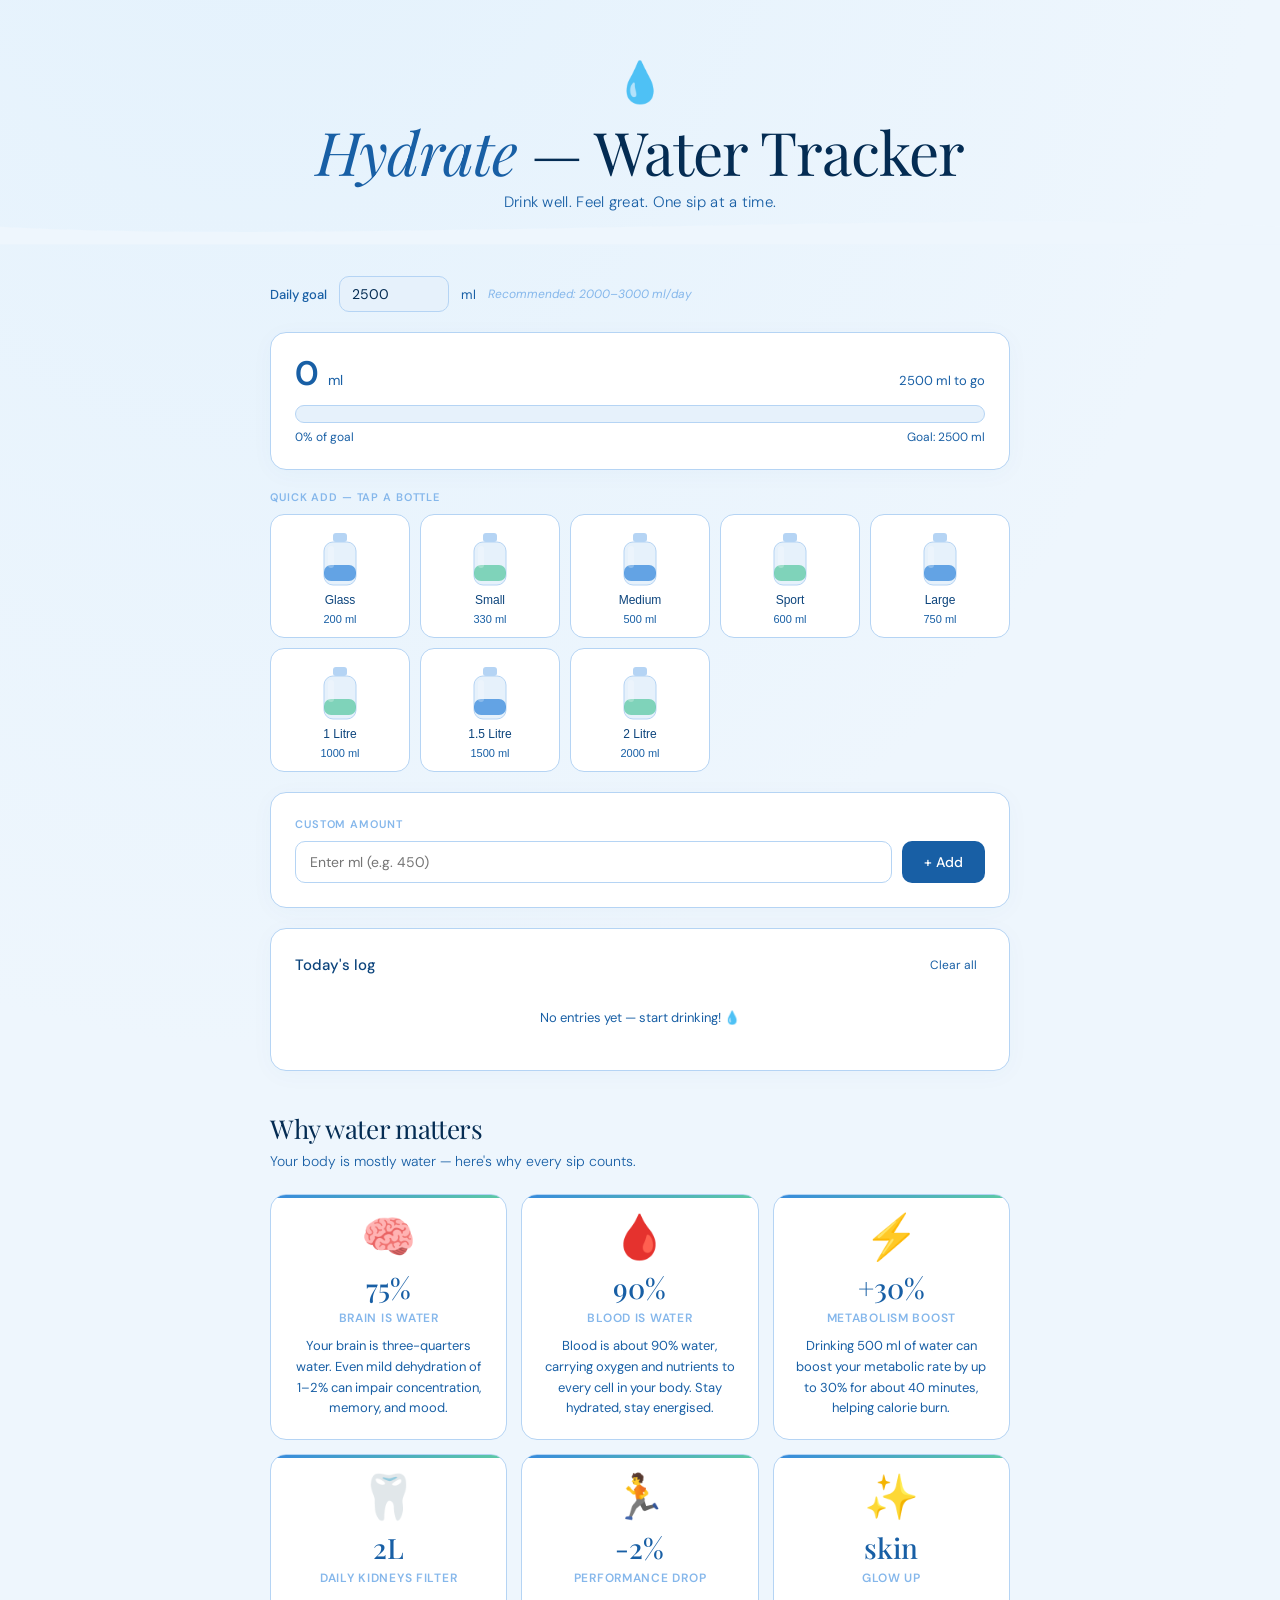
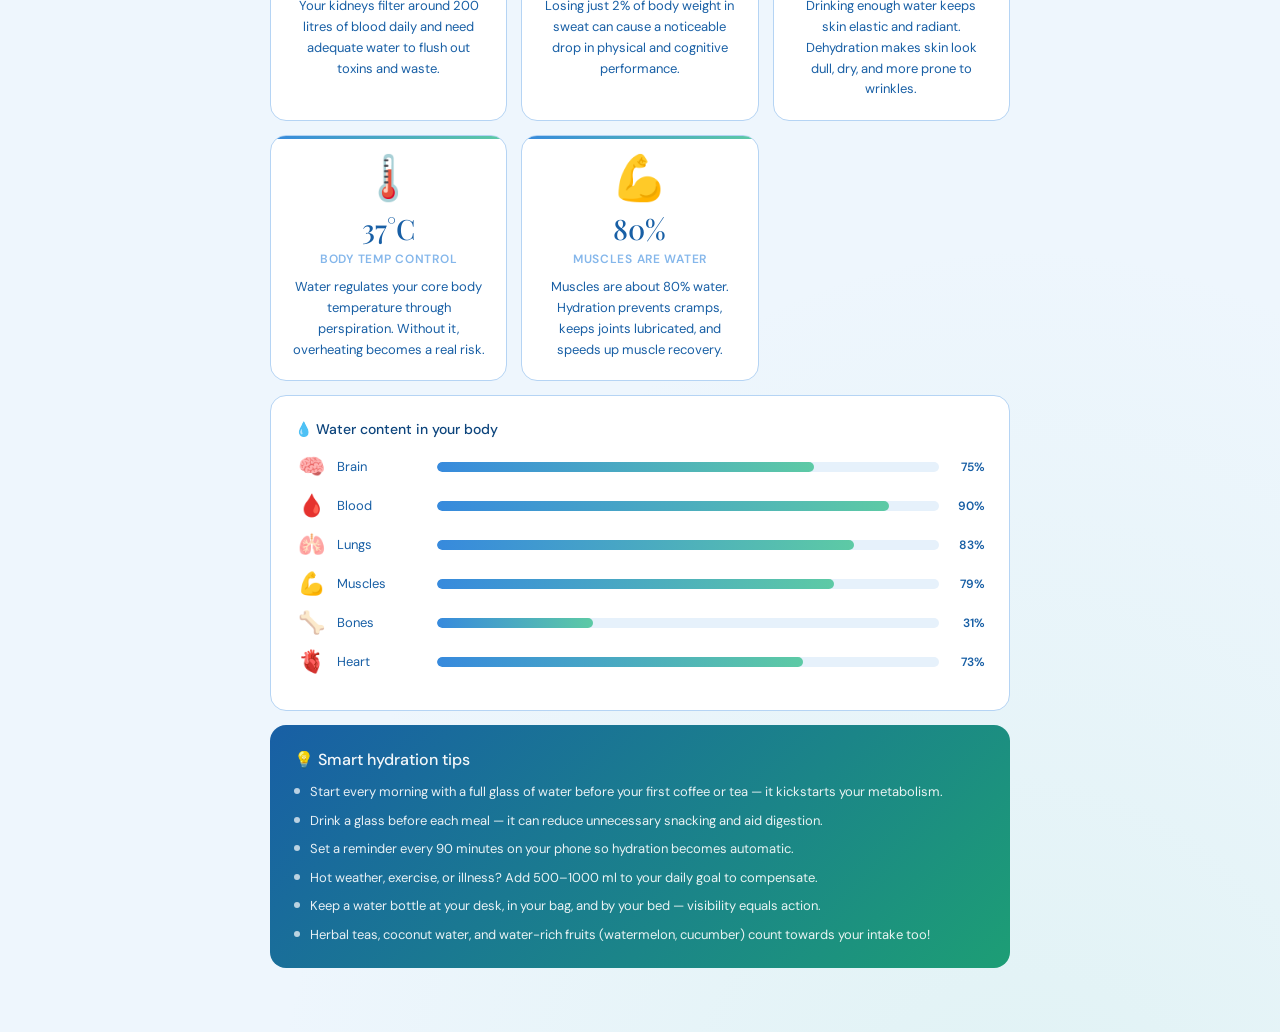
==== index.html @ ec3c7307 "Initial commit via Netlify" ====
<!DOCTYPE html>
<html lang="en">
<head>
<meta charset="UTF-8" />
<meta name="viewport" content="width=device-width, initial-scale=1.0" />
<title>Hydrate — Water Intake Tracker</title>
<link href="https://fonts.googleapis.com/css2?family=DM+Sans:ital,wght@0,300;0,400;0,500;0,600;1,300&family=Playfair+Display:ital,wght@0,400;0,500;1,400&display=swap" rel="stylesheet" />
<style>
  *, *::before, *::after { box-sizing: border-box; margin: 0; padding: 0; }

  :root {
    --b50: #E6F1FB; --b100: #B5D4F4; --b200: #85B7EB;
    --b400: #378ADD; --b600: #185FA5; --b800: #0C447C; --b900: #042C53;
    --t50: #E1F5EE; --t100: #9FE1CB; --t200: #5DCAA5; --t400: #1D9E75; --t600: #0F6E56;
    --bg: #EEF6FD; --card: #ffffff;
    --text: #042C53; --muted: #185FA5; --border: #B5D4F4;
    --radius: 16px; --radius-sm: 10px;
  }

  html { scroll-behavior: smooth; }

  body {
    font-family: 'DM Sans', sans-serif;
    background: var(--bg);
    color: var(--text);
    min-height: 100vh;
    background-image:
      radial-gradient(ellipse 80% 50% at 20% -10%, #cde8fb55, transparent),
      radial-gradient(ellipse 60% 40% at 80% 110%, #9FE1CB33, transparent);
  }

  /* ── HEADER ── */
  header {
    text-align: center;
    padding: 3.5rem 1rem 2rem;
    position: relative;
  }
  .header-wave {
    position: absolute; bottom: -1px; left: 0; width: 100%; overflow: hidden; line-height: 0;
  }
  .header-wave svg { display: block; width: 100%; }
  .site-title {
    font-family: 'Playfair Display', serif;
    font-size: clamp(38px, 7vw, 60px);
    font-weight: 400;
    color: var(--b900);
    letter-spacing: -1px;
    line-height: 1.1;
  }
  .site-title em { font-style: italic; color: var(--b600); }
  .site-sub {
    font-size: 15px; color: var(--muted); margin-top: 8px;
    font-weight: 300; letter-spacing: 0.02em;
  }
  .drop-icon {
    font-size: 40px; display: block; margin-bottom: 10px;
    animation: bob 3s ease-in-out infinite;
  }
  @keyframes bob { 0%,100%{transform:translateY(0)} 50%{transform:translateY(-8px)} }

  /* ── LAYOUT ── */
  .container { max-width: 780px; margin: 0 auto; padding: 2rem 1.25rem 4rem; }

  /* ── CARDS ── */
  .card {
    background: var(--card);
    border: 0.5px solid var(--border);
    border-radius: var(--radius);
    padding: 1.5rem;
    margin-bottom: 1.25rem;
    box-shadow: 0 4px 24px #185FA508;
  }

  /* ── GOAL SETTING ── */
  .goal-row {
    display: flex; align-items: center; gap: 12px; flex-wrap: wrap; margin-bottom: 1.25rem;
  }
  .goal-row label { font-size: 13px; color: var(--muted); white-space: nowrap; font-weight: 500; }
  .goal-row input {
    width: 110px; padding: 8px 12px;
    border: 0.5px solid var(--border); border-radius: var(--radius-sm);
    font-size: 14px; font-family: 'DM Sans', sans-serif;
    color: var(--text); background: var(--b50); outline: none;
    transition: border-color 0.15s;
  }
  .goal-row input:focus { border-color: var(--b400); }
  .goal-row .hint { font-size: 12px; color: var(--b200); font-style: italic; }

  /* ── PROGRESS ── */
  .progress-header {
    display: flex; justify-content: space-between; align-items: baseline; margin-bottom: 14px;
  }
  .big-num { font-size: 34px; font-weight: 600; color: var(--b600); line-height: 1; }
  .big-num span { font-size: 14px; font-weight: 400; color: var(--muted); margin-left: 2px; }
  .remaining { font-size: 13px; color: var(--muted); }
  .track-bar {
    height: 18px; border-radius: 99px;
    background: var(--b50); border: 0.5px solid var(--border); overflow: hidden;
  }
  .track-fill {
    height: 100%; border-radius: 99px;
    background: linear-gradient(90deg, var(--b400), #5DCAA5);
    transition: width 0.6s cubic-bezier(.4,0,.2,1);
    position: relative;
  }
  .track-fill::after {
    content: ''; position: absolute; top: 3px; left: 8px; right: 8px; height: 4px;
    border-radius: 99px; background: rgba(255,255,255,0.4);
  }
  .pct-row {
    display: flex; justify-content: space-between;
    font-size: 12px; color: var(--muted); margin-top: 6px;
  }

  /* ── CONGRATS ── */
  .congrats {
    background: var(--t50); border: 0.5px solid var(--t200); border-radius: 12px;
    padding: 14px 18px; font-size: 14px; color: var(--t600);
    margin-bottom: 1.25rem; display: none; text-align: center; font-weight: 500;
    animation: fadeIn 0.4s ease;
  }

  /* ── SECTION LABEL ── */
  .section-label {
    font-size: 11px; font-weight: 600; color: var(--b200);
    letter-spacing: 0.08em; text-transform: uppercase; margin-bottom: 10px;
  }

  /* ── BOTTLES ── */
  .bottles-grid {
    display: grid; grid-template-columns: repeat(auto-fill, minmax(120px, 1fr)); gap: 10px;
    margin-bottom: 1.25rem;
  }
  .bottle-btn {
    background: var(--card); border: 0.5px solid var(--border); border-radius: 14px;
    padding: 16px 10px 12px; cursor: pointer;
    transition: transform 0.15s, border-color 0.15s, background 0.15s, box-shadow 0.15s;
    display: flex; flex-direction: column; align-items: center; gap: 6px;
  }
  .bottle-btn:hover {
    border-color: var(--b400); background: var(--b50);
    transform: translateY(-3px); box-shadow: 0 6px 18px #378ADD1A;
  }
  .bottle-btn:active { transform: scale(0.96); }
  .bottle-svg-wrap { width: 40px; height: 56px; }
  .bottle-name { font-size: 12px; font-weight: 500; color: var(--b800); }
  .bottle-ml-label { font-size: 11px; color: var(--muted); }

  /* ── CUSTOM ADD ── */
  .custom-add { display: flex; gap: 10px; }
  .custom-add input {
    flex: 1; padding: 11px 14px;
    border: 0.5px solid var(--border); border-radius: var(--radius-sm);
    font-size: 14px; font-family: 'DM Sans', sans-serif;
    color: var(--text); background: var(--card); outline: none;
    transition: border-color 0.15s;
  }
  .custom-add input:focus { border-color: var(--b400); }
  .add-btn {
    padding: 11px 22px; background: var(--b600); color: #fff;
    border: none; border-radius: var(--radius-sm); font-size: 14px; font-weight: 500;
    cursor: pointer; font-family: 'DM Sans', sans-serif; transition: background 0.15s;
    white-space: nowrap;
  }
  .add-btn:hover { background: var(--b800); }

  /* ── LOG ── */
  .log-header { display: flex; justify-content: space-between; align-items: center; margin-bottom: 12px; }
  .log-title { font-size: 15px; font-weight: 500; color: var(--b800); }
  .clear-btn {
    font-size: 12px; color: var(--muted); cursor: pointer; background: none;
    border: none; font-family: 'DM Sans', sans-serif; padding: 4px 8px;
    border-radius: 6px; transition: background 0.1s;
  }
  .clear-btn:hover { background: var(--b50); color: var(--b600); }
  .log-empty { font-size: 13px; color: var(--muted); text-align: center; padding: 20px 0; }
  .log-list { display: flex; flex-direction: column; gap: 7px; max-height: 260px; overflow-y: auto; }
  .log-item {
    display: flex; justify-content: space-between; align-items: center;
    padding: 9px 12px; background: var(--b50); border-radius: 9px;
    animation: fadeIn 0.25s ease;
  }
  .log-item-left { display: flex; align-items: center; gap: 8px; }
  .log-dot { width: 8px; height: 8px; border-radius: 50%; background: var(--b400); flex-shrink: 0; }
  .log-item-ml { font-size: 14px; font-weight: 500; color: var(--b800); }
  .log-item-meta { font-size: 11px; color: var(--muted); }
  .log-item-del {
    background: none; border: none; cursor: pointer; font-size: 13px;
    color: var(--b200); padding: 2px 4px; line-height: 1; border-radius: 4px;
    transition: color 0.1s;
  }
  .log-item-del:hover { color: #E24B4A; }

  @keyframes fadeIn { from{opacity:0;transform:translateY(-5px)} to{opacity:1;transform:none} }

  /* ── FACTS SECTION ── */
  .facts-section { margin-top: 2.5rem; }
  .facts-title {
    font-family: 'Playfair Display', serif;
    font-size: 26px; font-weight: 400; color: var(--b900);
    margin-bottom: 6px; letter-spacing: -0.3px;
  }
  .facts-intro { font-size: 14px; color: var(--muted); margin-bottom: 1.5rem; font-weight: 300; }

  .facts-grid {
    display: grid; grid-template-columns: repeat(auto-fill, minmax(220px, 1fr)); gap: 14px;
  }
  .fact-card {
    background: var(--card); border: 0.5px solid var(--border);
    border-radius: var(--radius); padding: 1.25rem;
    transition: transform 0.2s, box-shadow 0.2s;
    position: relative; overflow: hidden;
  }
  .fact-card::before {
    content: ''; position: absolute; top: 0; left: 0; right: 0; height: 3px;
    background: linear-gradient(90deg, var(--b400), var(--t200));
  }
  .fact-card:hover { transform: translateY(-4px); box-shadow: 0 8px 28px #378ADD14; }
  .fact-illus {
    font-size: 44px; display: block; margin-bottom: 10px;
    line-height: 1; text-align: center;
  }
  .fact-stat {
    font-family: 'Playfair Display', serif;
    font-size: 28px; font-weight: 500; color: var(--b600);
    margin-bottom: 4px; text-align: center;
  }
  .fact-label {
    font-size: 12px; font-weight: 600; color: var(--b200);
    letter-spacing: 0.06em; text-transform: uppercase;
    text-align: center; margin-bottom: 10px;
  }
  .fact-text { font-size: 13px; color: var(--muted); line-height: 1.6; text-align: center; }

  /* ── BODY WATER VISUAL ── */
  .body-card {
    background: var(--card); border: 0.5px solid var(--border);
    border-radius: var(--radius); padding: 1.5rem; margin-top: 14px;
  }
  .body-card-title {
    font-size: 14px; font-weight: 500; color: var(--b800); margin-bottom: 14px;
  }
  .organ-row { display: flex; align-items: center; gap: 10px; margin-bottom: 10px; }
  .organ-icon { font-size: 22px; width: 32px; text-align: center; flex-shrink: 0; }
  .organ-name { font-size: 13px; color: var(--muted); width: 90px; flex-shrink: 0; }
  .organ-bar-wrap { flex: 1; height: 10px; background: var(--b50); border-radius: 99px; overflow: hidden; }
  .organ-bar { height: 100%; border-radius: 99px; background: linear-gradient(90deg, var(--b400), #5DCAA5); }
  .organ-pct { font-size: 12px; font-weight: 600; color: var(--b600); width: 36px; text-align: right; flex-shrink: 0; }

  /* ── TIPS STRIP ── */
  .tips-strip {
    background: linear-gradient(135deg, var(--b600) 0%, var(--t400) 100%);
    border-radius: var(--radius); padding: 1.5rem; margin-top: 14px; color: #fff;
  }
  .tips-strip h3 { font-size: 16px; font-weight: 500; margin-bottom: 12px; opacity: 0.95; }
  .tips-list { display: flex; flex-direction: column; gap: 9px; }
  .tip-item { display: flex; gap: 10px; align-items: flex-start; }
  .tip-dot { width: 6px; height: 6px; border-radius: 50%; background: rgba(255,255,255,0.7); flex-shrink: 0; margin-top: 6px; }
  .tip-text { font-size: 13px; opacity: 0.9; line-height: 1.5; }

  /* ── SCROLL BAR ── */
  ::-webkit-scrollbar { width: 4px; }
  ::-webkit-scrollbar-track { background: transparent; }
  ::-webkit-scrollbar-thumb { background: var(--border); border-radius: 99px; }
</style>
</head>
<body>

<header>
  <span class="drop-icon">💧</span>
  <h1 class="site-title"><em>Hydrate</em> — Water Tracker</h1>
  <p class="site-sub">Drink well. Feel great. One sip at a time.</p>
  <div class="header-wave">
    <svg viewBox="0 0 1440 40" preserveAspectRatio="none" xmlns="http://www.w3.org/2000/svg">
      <path d="M0,20 C360,40 1080,0 1440,20 L1440,40 L0,40 Z" fill="#EEF6FD"/>
    </svg>
  </div>
</header>

<div class="container">

  <!-- GOAL SETTING -->
  <div class="goal-row">
    <label for="goalInput">Daily goal</label>
    <input type="number" id="goalInput" value="2500" min="500" max="6000" step="50" />
    <span style="font-size:13px;color:var(--muted)">ml</span>
    <span class="hint">Recommended: 2000–3000 ml/day</span>
  </div>

  <!-- PROGRESS -->
  <div class="card">
    <div class="progress-header">
      <div class="big-num" id="intakeDisplay">0 <span>ml</span></div>
      <div class="remaining" id="remaining">2500 ml to go</div>
    </div>
    <div class="track-bar">
      <div class="track-fill" id="trackFill" style="width:0%"></div>
    </div>
    <div class="pct-row">
      <span id="pctLabel">0% of goal</span>
      <span id="goalLabel">Goal: 2500 ml</span>
    </div>
  </div>

  <div class="congrats" id="congrats">🎉 You hit your goal today! Your body thanks you.</div>

  <!-- BOTTLE QUICK ADD -->
  <div class="section-label">Quick add — tap a bottle</div>
  <div class="bottles-grid" id="bottlesGrid"></div>

  <!-- CUSTOM ADD -->
  <div class="card">
    <div class="section-label" style="margin-bottom:10px">Custom amount</div>
    <div class="custom-add">
      <input type="number" id="customMl" placeholder="Enter ml (e.g. 450)" min="10" max="3000" />
      <button class="add-btn" onclick="addCustom()">+ Add</button>
    </div>
  </div>

  <!-- LOG -->
  <div class="card">
    <div class="log-header">
      <span class="log-title">Today's log</span>
      <button class="clear-btn" onclick="clearAll()">Clear all</button>
    </div>
    <div id="logList"><div class="log-empty">No entries yet — start drinking! 💧</div></div>
  </div>

  <!-- ─── FACTS SECTION ─── -->
  <div class="facts-section">
    <h2 class="facts-title">Why water matters</h2>
    <p class="facts-intro">Your body is mostly water — here's why every sip counts.</p>

    <div class="facts-grid">

      <div class="fact-card">
        <span class="fact-illus">🧠</span>
        <div class="fact-stat">75%</div>
        <div class="fact-label">Brain is water</div>
        <div class="fact-text">Your brain is three-quarters water. Even mild dehydration of 1–2% can impair concentration, memory, and mood.</div>
      </div>

      <div class="fact-card">
        <span class="fact-illus">🩸</span>
        <div class="fact-stat">90%</div>
        <div class="fact-label">Blood is water</div>
        <div class="fact-text">Blood is about 90% water, carrying oxygen and nutrients to every cell in your body. Stay hydrated, stay energised.</div>
      </div>

      <div class="fact-card">
        <span class="fact-illus">⚡</span>
        <div class="fact-stat">+30%</div>
        <div class="fact-label">Metabolism boost</div>
        <div class="fact-text">Drinking 500 ml of water can boost your metabolic rate by up to 30% for about 40 minutes, helping calorie burn.</div>
      </div>

      <div class="fact-card">
        <span class="fact-illus">🦷</span>
        <div class="fact-stat">2L</div>
        <div class="fact-label">Daily kidneys filter</div>
        <div class="fact-text">Your kidneys filter around 200 litres of blood daily and need adequate water to flush out toxins and waste.</div>
      </div>

      <div class="fact-card">
        <span class="fact-illus">🏃</span>
        <div class="fact-stat">-2%</div>
        <div class="fact-label">Performance drop</div>
        <div class="fact-text">Losing just 2% of body weight in sweat can cause a noticeable drop in physical and cognitive performance.</div>
      </div>

      <div class="fact-card">
        <span class="fact-illus">✨</span>
        <div class="fact-stat">skin</div>
        <div class="fact-label">Glow up</div>
        <div class="fact-text">Drinking enough water keeps skin elastic and radiant. Dehydration makes skin look dull, dry, and more prone to wrinkles.</div>
      </div>

      <div class="fact-card">
        <span class="fact-illus">🌡️</span>
        <div class="fact-stat">37°C</div>
        <div class="fact-label">Body temp control</div>
        <div class="fact-text">Water regulates your core body temperature through perspiration. Without it, overheating becomes a real risk.</div>
      </div>

      <div class="fact-card">
        <span class="fact-illus">💪</span>
        <div class="fact-stat">80%</div>
        <div class="fact-label">Muscles are water</div>
        <div class="fact-text">Muscles are about 80% water. Hydration prevents cramps, keeps joints lubricated, and speeds up muscle recovery.</div>
      </div>

    </div>

    <!-- BODY WATER BREAKDOWN -->
    <div class="body-card">
      <div class="body-card-title">💧 Water content in your body</div>

      <div class="organ-row">
        <span class="organ-icon">🧠</span>
        <span class="organ-name">Brain</span>
        <div class="organ-bar-wrap"><div class="organ-bar" style="width:75%"></div></div>
        <span class="organ-pct">75%</span>
      </div>
      <div class="organ-row">
        <span class="organ-icon">🩸</span>
        <span class="organ-name">Blood</span>
        <div class="organ-bar-wrap"><div class="organ-bar" style="width:90%"></div></div>
        <span class="organ-pct">90%</span>
      </div>
      <div class="organ-row">
        <span class="organ-icon">🫁</span>
        <span class="organ-name">Lungs</span>
        <div class="organ-bar-wrap"><div class="organ-bar" style="width:83%"></div></div>
        <span class="organ-pct">83%</span>
      </div>
      <div class="organ-row">
        <span class="organ-icon">💪</span>
        <span class="organ-name">Muscles</span>
        <div class="organ-bar-wrap"><div class="organ-bar" style="width:79%"></div></div>
        <span class="organ-pct">79%</span>
      </div>
      <div class="organ-row">
        <span class="organ-icon">🦴</span>
        <span class="organ-name">Bones</span>
        <div class="organ-bar-wrap"><div class="organ-bar" style="width:31%"></div></div>
        <span class="organ-pct">31%</span>
      </div>
      <div class="organ-row">
        <span class="organ-icon">🫀</span>
        <span class="organ-name">Heart</span>
        <div class="organ-bar-wrap"><div class="organ-bar" style="width:73%"></div></div>
        <span class="organ-pct">73%</span>
      </div>
    </div>

    <!-- TIPS STRIP -->
    <div class="tips-strip">
      <h3>💡 Smart hydration tips</h3>
      <div class="tips-list">
        <div class="tip-item"><div class="tip-dot"></div><div class="tip-text">Start every morning with a full glass of water before your first coffee or tea — it kickstarts your metabolism.</div></div>
        <div class="tip-item"><div class="tip-dot"></div><div class="tip-text">Drink a glass before each meal — it can reduce unnecessary snacking and aid digestion.</div></div>
        <div class="tip-item"><div class="tip-dot"></div><div class="tip-text">Set a reminder every 90 minutes on your phone so hydration becomes automatic.</div></div>
        <div class="tip-item"><div class="tip-dot"></div><div class="tip-text">Hot weather, exercise, or illness? Add 500–1000 ml to your daily goal to compensate.</div></div>
        <div class="tip-item"><div class="tip-dot"></div><div class="tip-text">Keep a water bottle at your desk, in your bag, and by your bed — visibility equals action.</div></div>
        <div class="tip-item"><div class="tip-dot"></div><div class="tip-text">Herbal teas, coconut water, and water-rich fruits (watermelon, cucumber) count towards your intake too!</div></div>
      </div>
    </div>

  </div><!-- /facts-section -->

</div><!-- /container -->

<script>
  const bottles = [
    { label: 'Glass',      ml: 200,  fill: '#378ADD' },
    { label: 'Small',      ml: 330,  fill: '#5DCAA5' },
    { label: 'Medium',     ml: 500,  fill: '#378ADD' },
    { label: 'Sport',      ml: 600,  fill: '#5DCAA5' },
    { label: 'Large',      ml: 750,  fill: '#378ADD' },
    { label: '1 Litre',    ml: 1000, fill: '#5DCAA5' },
    { label: '1.5 Litre',  ml: 1500, fill: '#378ADD' },
    { label: '2 Litre',    ml: 2000, fill: '#5DCAA5' },
  ];

  let entries = [];
  let goal = 2500;

  function bottleSVG(fill, pct) {
    const totalH = 36;
    const filled = Math.round(totalH * Math.min(1, pct));
    const yFill = 14 + totalH - filled;
    const uid = fill.replace('#', '') + Math.random().toString(36).slice(2,6);
    return `<svg width="40" height="58" viewBox="0 0 40 58" fill="none" xmlns="http://www.w3.org/2000/svg">
      <rect x="13" y="2" width="14" height="9" rx="3" fill="#B5D4F4"/>
      <rect x="4" y="11" width="32" height="43" rx="9" fill="#E6F1FB" stroke="#B5D4F4" stroke-width="1"/>
      <clipPath id="c${uid}"><rect x="4" y="${yFill}" width="32" height="${filled}" rx="7"/></clipPath>
      <rect x="4" y="11" width="32" height="43" rx="9" fill="${fill}" opacity="0.75" clip-path="url(#c${uid})"/>
      <rect x="8" y="15" width="6" height="22" rx="3" fill="rgba(255,255,255,0.25)"/>
    </svg>`;
  }

  function totalMl() { return entries.reduce((s, e) => s + e.ml, 0); }

  function render() {
    const tot = totalMl();
    const pct = Math.min(1, tot / goal);

    document.getElementById('intakeDisplay').innerHTML = tot + ' <span>ml</span>';
    document.getElementById('trackFill').style.width = (pct * 100) + '%';
    document.getElementById('pctLabel').textContent = Math.round(pct * 100) + '% of goal';
    document.getElementById('goalLabel').textContent = 'Goal: ' + goal + ' ml';
    const rem = Math.max(0, goal - tot);
    document.getElementById('remaining').textContent = rem > 0 ? rem + ' ml to go' : '🎯 Goal reached!';
    document.getElementById('congrats').style.display = pct >= 1 ? 'block' : 'none';

    // Render bottle grid
    const grid = document.getElementById('bottlesGrid');
    grid.innerHTML = '';
    bottles.forEach(b => {
      const btn = document.createElement('button');
      btn.className = 'bottle-btn';
      btn.innerHTML = `<div class="bottle-svg-wrap">${bottleSVG(b.fill, 0.45)}</div>
        <div class="bottle-name">${b.label}</div>
        <div class="bottle-ml-label">${b.ml} ml</div>`;
      btn.onclick = () => addEntry(b.ml, b.label);
      grid.appendChild(btn);
    });

    // Render log
    const list = document.getElementById('logList');
    if (entries.length === 0) {
      list.innerHTML = '<div class="log-empty">No entries yet — start drinking! 💧</div>';
      return;
    }
    list.innerHTML = '';
    const logDiv = document.createElement('div');
    logDiv.className = 'log-list';
    [...entries].reverse().forEach((e, ri) => {
      const i = entries.length - 1 - ri;
      const item = document.createElement('div');
      item.className = 'log-item';
      item.innerHTML = `
        <div class="log-item-left">
          <div class="log-dot"></div>
          <span class="log-item-ml">+${e.ml} ml</span>
          <span class="log-item-meta">${e.label ? e.label + ' · ' : ''}${e.time}</span>
        </div>
        <button class="log-item-del" onclick="deleteEntry(${i})" title="Remove">✕</button>`;
      logDiv.appendChild(item);
    });
    list.appendChild(logDiv);
  }

  function addEntry(ml, label) {
    const now = new Date();
    const t = now.getHours().toString().padStart(2,'0') + ':' + now.getMinutes().toString().padStart(2,'0');
    entries.push({ ml, label: label || '', time: t });
    render();
  }

  function addCustom() {
    const v = parseInt(document.getElementById('customMl').value);
    if (!v || v < 10 || v > 3000) return;
    addEntry(v, 'Custom');
    document.getElementById('customMl').value = '';
  }

  function deleteEntry(i) { entries.splice(i, 1); render(); }
  function clearAll() { entries = []; render(); }

  document.getElementById('goalInput').addEventListener('input', function () {
    const v = parseInt(this.value);
    if (v >= 500 && v <= 6000) { goal = v; render(); }
  });

  document.getElementById('customMl').addEventListener('keydown', function (e) {
    if (e.key === 'Enter') addCustom();
  });

  render();
</script>
</body>
</html>
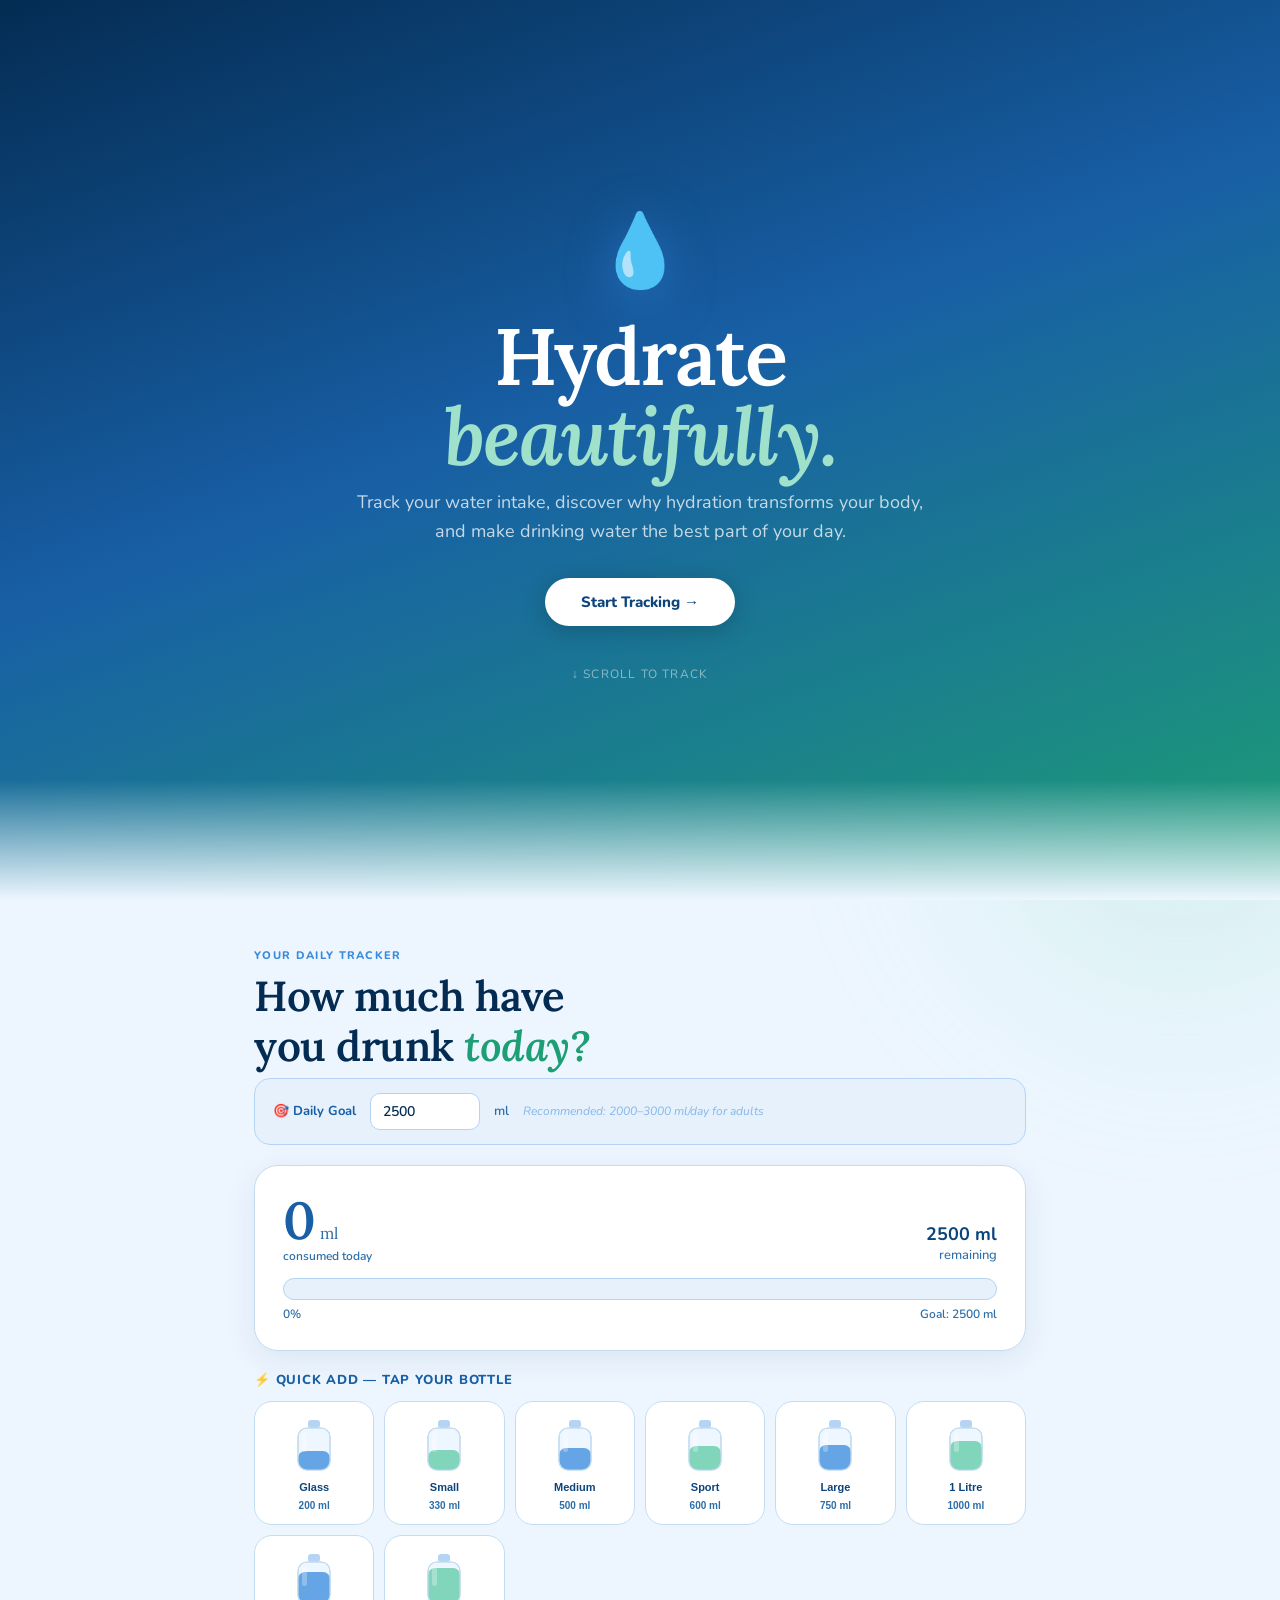
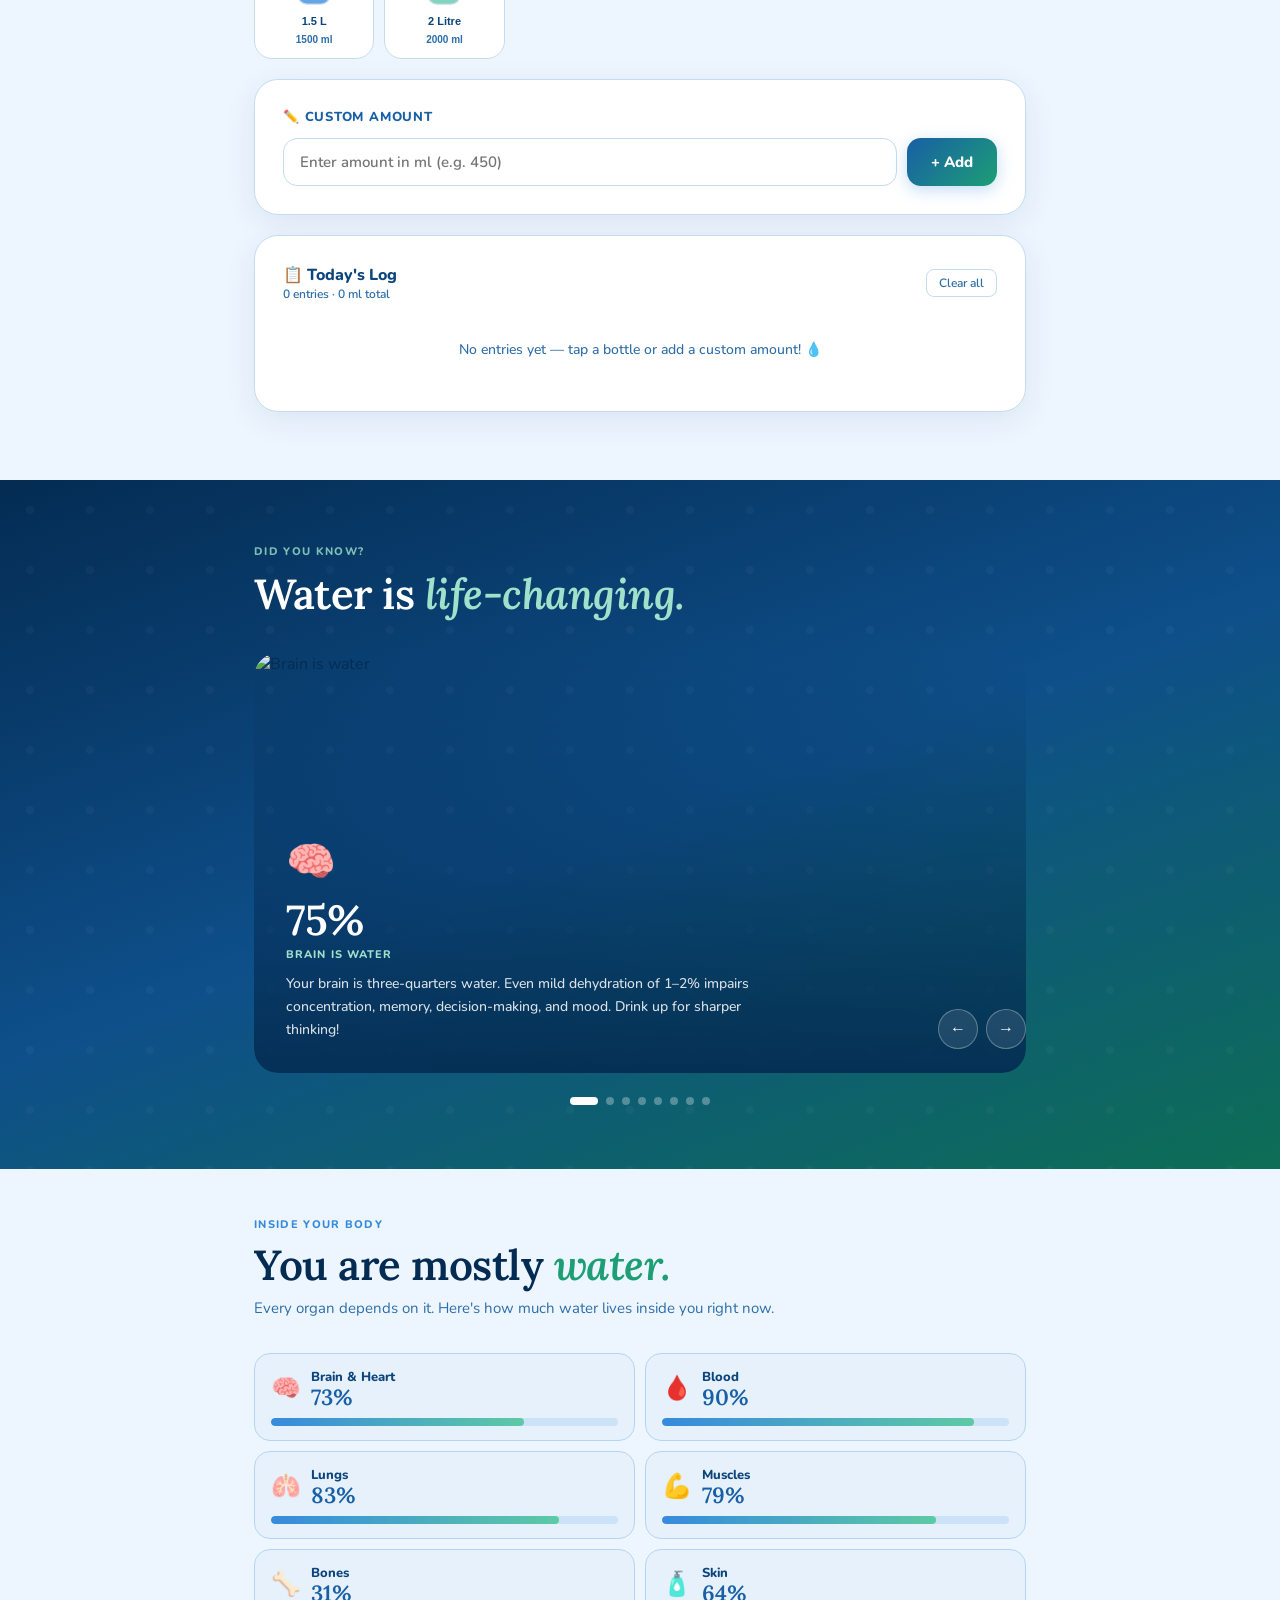
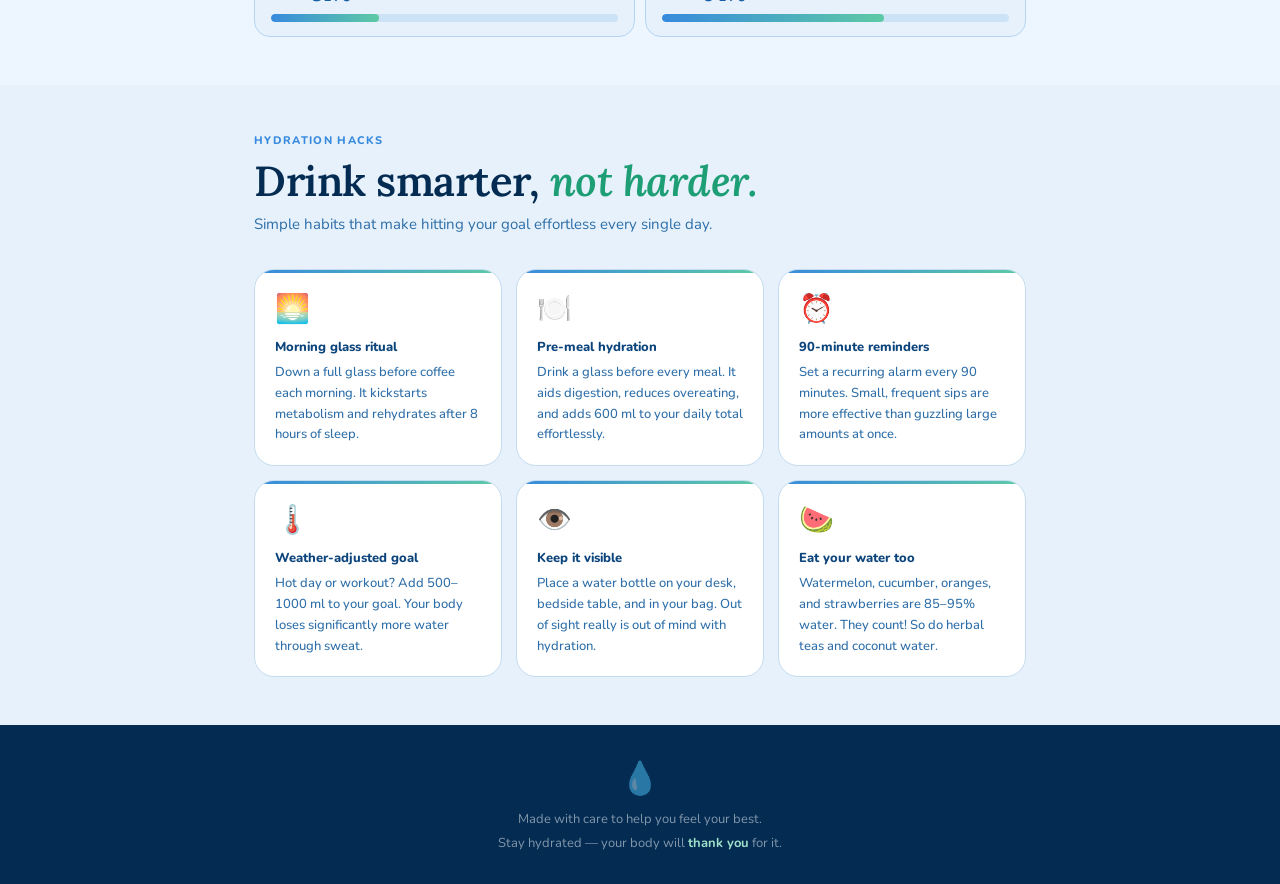
==== commit ecd37aac: "Update print statement from 'Hello' to 'Goodbye'" ====
--- a/index.html
+++ b/index.html
@@ -1,563 +1,550 @@
 <!DOCTYPE html>
 <html lang="en">
 <head>
-<meta charset="UTF-8" />
-<meta name="viewport" content="width=device-width, initial-scale=1.0" />
-<title>Hydrate — Water Intake Tracker</title>
-<link href="https://fonts.googleapis.com/css2?family=DM+Sans:ital,wght@0,300;0,400;0,500;0,600;1,300&family=Playfair+Display:ital,wght@0,400;0,500;1,400&display=swap" rel="stylesheet" />
+<meta charset="UTF-8"/>
+<meta name="viewport" content="width=device-width, initial-scale=1.0"/>
+<title>Hydrate 💧 — Your Water Tracker</title>
+<link href="https://fonts.googleapis.com/css2?family=Lora:ital,wght@0,400;0,600;1,400&family=Nunito:wght@400;500;600;700;800&display=swap" rel="stylesheet"/>
 <style>
-  *, *::before, *::after { box-sizing: border-box; margin: 0; padding: 0; }
-
-  :root {
-    --b50: #E6F1FB; --b100: #B5D4F4; --b200: #85B7EB;
-    --b400: #378ADD; --b600: #185FA5; --b800: #0C447C; --b900: #042C53;
-    --t50: #E1F5EE; --t100: #9FE1CB; --t200: #5DCAA5; --t400: #1D9E75; --t600: #0F6E56;
-    --bg: #EEF6FD; --card: #ffffff;
-    --text: #042C53; --muted: #185FA5; --border: #B5D4F4;
-    --radius: 16px; --radius-sm: 10px;
-  }
-
-  html { scroll-behavior: smooth; }
-
-  body {
-    font-family: 'DM Sans', sans-serif;
-    background: var(--bg);
-    color: var(--text);
-    min-height: 100vh;
-    background-image:
-      radial-gradient(ellipse 80% 50% at 20% -10%, #cde8fb55, transparent),
-      radial-gradient(ellipse 60% 40% at 80% 110%, #9FE1CB33, transparent);
-  }
-
-  /* ── HEADER ── */
-  header {
-    text-align: center;
-    padding: 3.5rem 1rem 2rem;
-    position: relative;
-  }
-  .header-wave {
-    position: absolute; bottom: -1px; left: 0; width: 100%; overflow: hidden; line-height: 0;
-  }
-  .header-wave svg { display: block; width: 100%; }
-  .site-title {
-    font-family: 'Playfair Display', serif;
-    font-size: clamp(38px, 7vw, 60px);
-    font-weight: 400;
-    color: var(--b900);
-    letter-spacing: -1px;
-    line-height: 1.1;
-  }
-  .site-title em { font-style: italic; color: var(--b600); }
-  .site-sub {
-    font-size: 15px; color: var(--muted); margin-top: 8px;
-    font-weight: 300; letter-spacing: 0.02em;
-  }
-  .drop-icon {
-    font-size: 40px; display: block; margin-bottom: 10px;
-    animation: bob 3s ease-in-out infinite;
-  }
-  @keyframes bob { 0%,100%{transform:translateY(0)} 50%{transform:translateY(-8px)} }
-
-  /* ── LAYOUT ── */
-  .container { max-width: 780px; margin: 0 auto; padding: 2rem 1.25rem 4rem; }
-
-  /* ── CARDS ── */
-  .card {
-    background: var(--card);
-    border: 0.5px solid var(--border);
-    border-radius: var(--radius);
-    padding: 1.5rem;
-    margin-bottom: 1.25rem;
-    box-shadow: 0 4px 24px #185FA508;
-  }
-
-  /* ── GOAL SETTING ── */
-  .goal-row {
-    display: flex; align-items: center; gap: 12px; flex-wrap: wrap; margin-bottom: 1.25rem;
-  }
-  .goal-row label { font-size: 13px; color: var(--muted); white-space: nowrap; font-weight: 500; }
-  .goal-row input {
-    width: 110px; padding: 8px 12px;
-    border: 0.5px solid var(--border); border-radius: var(--radius-sm);
-    font-size: 14px; font-family: 'DM Sans', sans-serif;
-    color: var(--text); background: var(--b50); outline: none;
-    transition: border-color 0.15s;
-  }
-  .goal-row input:focus { border-color: var(--b400); }
-  .goal-row .hint { font-size: 12px; color: var(--b200); font-style: italic; }
-
-  /* ── PROGRESS ── */
-  .progress-header {
-    display: flex; justify-content: space-between; align-items: baseline; margin-bottom: 14px;
-  }
-  .big-num { font-size: 34px; font-weight: 600; color: var(--b600); line-height: 1; }
-  .big-num span { font-size: 14px; font-weight: 400; color: var(--muted); margin-left: 2px; }
-  .remaining { font-size: 13px; color: var(--muted); }
-  .track-bar {
-    height: 18px; border-radius: 99px;
-    background: var(--b50); border: 0.5px solid var(--border); overflow: hidden;
-  }
-  .track-fill {
-    height: 100%; border-radius: 99px;
-    background: linear-gradient(90deg, var(--b400), #5DCAA5);
-    transition: width 0.6s cubic-bezier(.4,0,.2,1);
-    position: relative;
-  }
-  .track-fill::after {
-    content: ''; position: absolute; top: 3px; left: 8px; right: 8px; height: 4px;
-    border-radius: 99px; background: rgba(255,255,255,0.4);
-  }
-  .pct-row {
-    display: flex; justify-content: space-between;
-    font-size: 12px; color: var(--muted); margin-top: 6px;
-  }
-
-  /* ── CONGRATS ── */
-  .congrats {
-    background: var(--t50); border: 0.5px solid var(--t200); border-radius: 12px;
-    padding: 14px 18px; font-size: 14px; color: var(--t600);
-    margin-bottom: 1.25rem; display: none; text-align: center; font-weight: 500;
-    animation: fadeIn 0.4s ease;
-  }
-
-  /* ── SECTION LABEL ── */
-  .section-label {
-    font-size: 11px; font-weight: 600; color: var(--b200);
-    letter-spacing: 0.08em; text-transform: uppercase; margin-bottom: 10px;
-  }
-
-  /* ── BOTTLES ── */
-  .bottles-grid {
-    display: grid; grid-template-columns: repeat(auto-fill, minmax(120px, 1fr)); gap: 10px;
-    margin-bottom: 1.25rem;
-  }
-  .bottle-btn {
-    background: var(--card); border: 0.5px solid var(--border); border-radius: 14px;
-    padding: 16px 10px 12px; cursor: pointer;
-    transition: transform 0.15s, border-color 0.15s, background 0.15s, box-shadow 0.15s;
-    display: flex; flex-direction: column; align-items: center; gap: 6px;
-  }
-  .bottle-btn:hover {
-    border-color: var(--b400); background: var(--b50);
-    transform: translateY(-3px); box-shadow: 0 6px 18px #378ADD1A;
-  }
-  .bottle-btn:active { transform: scale(0.96); }
-  .bottle-svg-wrap { width: 40px; height: 56px; }
-  .bottle-name { font-size: 12px; font-weight: 500; color: var(--b800); }
-  .bottle-ml-label { font-size: 11px; color: var(--muted); }
-
-  /* ── CUSTOM ADD ── */
-  .custom-add { display: flex; gap: 10px; }
-  .custom-add input {
-    flex: 1; padding: 11px 14px;
-    border: 0.5px solid var(--border); border-radius: var(--radius-sm);
-    font-size: 14px; font-family: 'DM Sans', sans-serif;
-    color: var(--text); background: var(--card); outline: none;
-    transition: border-color 0.15s;
-  }
-  .custom-add input:focus { border-color: var(--b400); }
-  .add-btn {
-    padding: 11px 22px; background: var(--b600); color: #fff;
-    border: none; border-radius: var(--radius-sm); font-size: 14px; font-weight: 500;
-    cursor: pointer; font-family: 'DM Sans', sans-serif; transition: background 0.15s;
-    white-space: nowrap;
-  }
-  .add-btn:hover { background: var(--b800); }
-
-  /* ── LOG ── */
-  .log-header { display: flex; justify-content: space-between; align-items: center; margin-bottom: 12px; }
-  .log-title { font-size: 15px; font-weight: 500; color: var(--b800); }
-  .clear-btn {
-    font-size: 12px; color: var(--muted); cursor: pointer; background: none;
-    border: none; font-family: 'DM Sans', sans-serif; padding: 4px 8px;
-    border-radius: 6px; transition: background 0.1s;
-  }
-  .clear-btn:hover { background: var(--b50); color: var(--b600); }
-  .log-empty { font-size: 13px; color: var(--muted); text-align: center; padding: 20px 0; }
-  .log-list { display: flex; flex-direction: column; gap: 7px; max-height: 260px; overflow-y: auto; }
-  .log-item {
-    display: flex; justify-content: space-between; align-items: center;
-    padding: 9px 12px; background: var(--b50); border-radius: 9px;
-    animation: fadeIn 0.25s ease;
-  }
-  .log-item-left { display: flex; align-items: center; gap: 8px; }
-  .log-dot { width: 8px; height: 8px; border-radius: 50%; background: var(--b400); flex-shrink: 0; }
-  .log-item-ml { font-size: 14px; font-weight: 500; color: var(--b800); }
-  .log-item-meta { font-size: 11px; color: var(--muted); }
-  .log-item-del {
-    background: none; border: none; cursor: pointer; font-size: 13px;
-    color: var(--b200); padding: 2px 4px; line-height: 1; border-radius: 4px;
-    transition: color 0.1s;
-  }
-  .log-item-del:hover { color: #E24B4A; }
-
-  @keyframes fadeIn { from{opacity:0;transform:translateY(-5px)} to{opacity:1;transform:none} }
-
-  /* ── FACTS SECTION ── */
-  .facts-section { margin-top: 2.5rem; }
-  .facts-title {
-    font-family: 'Playfair Display', serif;
-    font-size: 26px; font-weight: 400; color: var(--b900);
-    margin-bottom: 6px; letter-spacing: -0.3px;
-  }
-  .facts-intro { font-size: 14px; color: var(--muted); margin-bottom: 1.5rem; font-weight: 300; }
-
-  .facts-grid {
-    display: grid; grid-template-columns: repeat(auto-fill, minmax(220px, 1fr)); gap: 14px;
-  }
-  .fact-card {
-    background: var(--card); border: 0.5px solid var(--border);
-    border-radius: var(--radius); padding: 1.25rem;
-    transition: transform 0.2s, box-shadow 0.2s;
-    position: relative; overflow: hidden;
-  }
-  .fact-card::before {
-    content: ''; position: absolute; top: 0; left: 0; right: 0; height: 3px;
-    background: linear-gradient(90deg, var(--b400), var(--t200));
-  }
-  .fact-card:hover { transform: translateY(-4px); box-shadow: 0 8px 28px #378ADD14; }
-  .fact-illus {
-    font-size: 44px; display: block; margin-bottom: 10px;
-    line-height: 1; text-align: center;
-  }
-  .fact-stat {
-    font-family: 'Playfair Display', serif;
-    font-size: 28px; font-weight: 500; color: var(--b600);
-    margin-bottom: 4px; text-align: center;
-  }
-  .fact-label {
-    font-size: 12px; font-weight: 600; color: var(--b200);
-    letter-spacing: 0.06em; text-transform: uppercase;
-    text-align: center; margin-bottom: 10px;
-  }
-  .fact-text { font-size: 13px; color: var(--muted); line-height: 1.6; text-align: center; }
-
-  /* ── BODY WATER VISUAL ── */
-  .body-card {
-    background: var(--card); border: 0.5px solid var(--border);
-    border-radius: var(--radius); padding: 1.5rem; margin-top: 14px;
-  }
-  .body-card-title {
-    font-size: 14px; font-weight: 500; color: var(--b800); margin-bottom: 14px;
-  }
-  .organ-row { display: flex; align-items: center; gap: 10px; margin-bottom: 10px; }
-  .organ-icon { font-size: 22px; width: 32px; text-align: center; flex-shrink: 0; }
-  .organ-name { font-size: 13px; color: var(--muted); width: 90px; flex-shrink: 0; }
-  .organ-bar-wrap { flex: 1; height: 10px; background: var(--b50); border-radius: 99px; overflow: hidden; }
-  .organ-bar { height: 100%; border-radius: 99px; background: linear-gradient(90deg, var(--b400), #5DCAA5); }
-  .organ-pct { font-size: 12px; font-weight: 600; color: var(--b600); width: 36px; text-align: right; flex-shrink: 0; }
-
-  /* ── TIPS STRIP ── */
-  .tips-strip {
-    background: linear-gradient(135deg, var(--b600) 0%, var(--t400) 100%);
-    border-radius: var(--radius); padding: 1.5rem; margin-top: 14px; color: #fff;
-  }
-  .tips-strip h3 { font-size: 16px; font-weight: 500; margin-bottom: 12px; opacity: 0.95; }
-  .tips-list { display: flex; flex-direction: column; gap: 9px; }
-  .tip-item { display: flex; gap: 10px; align-items: flex-start; }
-  .tip-dot { width: 6px; height: 6px; border-radius: 50%; background: rgba(255,255,255,0.7); flex-shrink: 0; margin-top: 6px; }
-  .tip-text { font-size: 13px; opacity: 0.9; line-height: 1.5; }
-
-  /* ── SCROLL BAR ── */
-  ::-webkit-scrollbar { width: 4px; }
-  ::-webkit-scrollbar-track { background: transparent; }
-  ::-webkit-scrollbar-thumb { background: var(--border); border-radius: 99px; }
+*,*::before,*::after{box-sizing:border-box;margin:0;padding:0}
+:root{
+  --blue-50:#E6F1FB;--blue-100:#B5D4F4;--blue-200:#85B7EB;--blue-400:#378ADD;--blue-600:#185FA5;--blue-800:#0C447C;--blue-900:#042C53;
+  --teal-50:#E1F5EE;--teal-100:#9FE1CB;--teal-200:#5DCAA5;--teal-400:#1D9E75;--teal-600:#0F6E56;
+  --bg:#EDF6FF;--card:#ffffff;--text:#042C53;--muted:#2d6ea8;--border:#C3DCEF;
+  --shadow:0 8px 32px rgba(4,44,83,0.08);--shadow-lg:0 16px 48px rgba(4,44,83,0.14);
+}
+html{scroll-behavior:smooth}
+body{font-family:'Nunito',sans-serif;background:var(--bg);color:var(--text);overflow-x:hidden}
+
+/* ── ANIMATED BG BLOBS ── */
+body::before,body::after{
+  content:'';position:fixed;border-radius:50%;filter:blur(80px);opacity:0.35;pointer-events:none;z-index:0;
+}
+body::before{width:600px;height:600px;background:radial-gradient(circle,#B5D4F4,transparent);top:-200px;left:-200px;animation:blob1 18s ease-in-out infinite alternate;}
+body::after{width:500px;height:500px;background:radial-gradient(circle,#9FE1CB,transparent);bottom:-150px;right:-150px;animation:blob2 14s ease-in-out infinite alternate;}
+@keyframes blob1{to{transform:translate(120px,80px) scale(1.15)}}
+@keyframes blob2{to{transform:translate(-80px,-60px) scale(1.2)}}
+
+.page{position:relative;z-index:1}
+
+/* ── HERO ── */
+.hero{
+  min-height:100vh;display:flex;flex-direction:column;align-items:center;justify-content:center;
+  text-align:center;padding:2rem 1.5rem 3rem;position:relative;overflow:hidden;
+}
+.hero-bg{
+  position:absolute;inset:0;
+  background:linear-gradient(160deg,#042C53 0%,#185FA5 45%,#1D9E75 100%);
+  z-index:0;
+}
+.hero-bg::after{
+  content:'';position:absolute;bottom:0;left:0;right:0;height:120px;
+  background:linear-gradient(to bottom,transparent,var(--bg));
+}
+.hero-content{position:relative;z-index:1;max-width:600px}
+.drop-anim{font-size:72px;display:block;animation:dropBounce 2.4s ease-in-out infinite;filter:drop-shadow(0 8px 24px rgba(55,138,221,0.5))}
+@keyframes dropBounce{0%,100%{transform:translateY(0) scale(1)}50%{transform:translateY(-18px) scale(1.05)}}
+.hero-title{
+  font-family:'Lora',serif;font-size:clamp(44px,8vw,80px);color:#fff;
+  font-weight:600;letter-spacing:-2px;line-height:1;margin:16px 0 12px;
+}
+.hero-title span{font-style:italic;color:#9FE1CB}
+.hero-sub{font-size:clamp(15px,2vw,18px);color:rgba(255,255,255,0.75);font-weight:400;line-height:1.6;margin-bottom:2rem}
+.hero-cta{
+  display:inline-block;padding:14px 36px;background:#fff;color:var(--blue-800);
+  border-radius:99px;font-weight:800;font-size:15px;text-decoration:none;
+  box-shadow:0 4px 24px rgba(0,0,0,0.2);transition:transform 0.2s,box-shadow 0.2s;cursor:pointer;border:none;font-family:'Nunito',sans-serif;
+}
+.hero-cta:hover{transform:translateY(-3px);box-shadow:0 8px 32px rgba(0,0,0,0.25)}
+.scroll-hint{color:rgba(255,255,255,0.5);font-size:12px;margin-top:2.5rem;letter-spacing:0.1em;text-transform:uppercase;animation:fadeUpDown 2s ease-in-out infinite}
+@keyframes fadeUpDown{0%,100%{opacity:0.4;transform:translateY(0)}50%{opacity:1;transform:translateY(6px)}}
+
+/* ── SECTION WRAPPER ── */
+.section{max-width:820px;margin:0 auto;padding:3rem 1.5rem}
+.section-eyebrow{font-size:11px;font-weight:800;letter-spacing:0.12em;text-transform:uppercase;color:var(--blue-400);margin-bottom:8px}
+.section-title{font-family:'Lora',serif;font-size:clamp(28px,5vw,42px);font-weight:600;color:var(--blue-900);letter-spacing:-0.5px;line-height:1.2;margin-bottom:6px}
+.section-title em{font-style:italic;color:var(--teal-400)}
+.section-sub{font-size:15px;color:var(--muted);font-weight:400;line-height:1.65;margin-bottom:2rem;max-width:520px}
+
+/* ── CARD ── */
+.card{background:var(--card);border:1px solid var(--border);border-radius:24px;padding:1.75rem;box-shadow:var(--shadow);margin-bottom:1.25rem}
+
+/* ── GOAL SETTING ── */
+.goal-bar{
+  display:flex;align-items:center;gap:14px;background:var(--blue-50);
+  border:1px solid var(--blue-100);border-radius:16px;padding:14px 18px;margin-bottom:1.25rem;flex-wrap:wrap;
+}
+.goal-bar label{font-size:13px;font-weight:700;color:var(--blue-600);white-space:nowrap}
+.goal-bar input{
+  width:110px;padding:8px 12px;border:1.5px solid var(--blue-100);border-radius:10px;
+  font-size:14px;font-family:'Nunito',sans-serif;font-weight:600;color:var(--text);background:#fff;outline:none;transition:border-color 0.15s;
+}
+.goal-bar input:focus{border-color:var(--blue-400)}
+.goal-hint{font-size:12px;color:var(--blue-200);font-style:italic}
+
+/* ── PROGRESS ── */
+.progress-nums{display:flex;justify-content:space-between;align-items:flex-end;margin-bottom:14px}
+.intake-num{font-family:'Lora',serif;font-size:52px;font-weight:600;color:var(--blue-600);line-height:1}
+.intake-unit{font-size:16px;font-weight:400;color:var(--muted);margin-left:4px}
+.goal-rem{font-size:13px;color:var(--muted);font-weight:500;text-align:right}
+.goal-rem strong{display:block;font-size:18px;color:var(--blue-800);font-weight:700}
+.progress-track{height:22px;border-radius:99px;background:var(--blue-50);border:1px solid var(--blue-100);overflow:hidden;position:relative}
+.progress-fill{
+  height:100%;border-radius:99px;
+  background:linear-gradient(90deg,#378ADD 0%,#5DCAA5 100%);
+  transition:width 0.7s cubic-bezier(.34,1.56,.64,1);
+  position:relative;min-width:0;
+}
+.progress-fill::after{content:'';position:absolute;top:4px;left:10px;right:10px;height:5px;border-radius:99px;background:rgba(255,255,255,0.4)}
+.progress-fill::before{
+  content:'';position:absolute;right:0;top:0;bottom:0;width:30px;
+  background:linear-gradient(90deg,transparent,rgba(255,255,255,0.3));border-radius:99px;
+  animation:shimmer 2s ease-in-out infinite;
+}
+@keyframes shimmer{0%,100%{opacity:0}50%{opacity:1}}
+.progress-labels{display:flex;justify-content:space-between;font-size:12px;color:var(--muted);margin-top:6px;font-weight:600}
+
+/* ── CELEBRATION ── */
+.celebration{
+  display:none;background:linear-gradient(135deg,var(--teal-50),#d0f5e9);
+  border:1.5px solid var(--teal-100);border-radius:18px;padding:18px 22px;
+  margin-bottom:1.25rem;text-align:center;animation:popIn 0.5s cubic-bezier(.34,1.56,.64,1);
+}
+@keyframes popIn{from{transform:scale(0.8);opacity:0}to{transform:scale(1);opacity:1}}
+.celebration p{font-size:15px;font-weight:700;color:var(--teal-600)}
+.celebration span{font-size:32px;display:block;margin-bottom:6px}
+
+/* ── BOTTLES ── */
+.bottles-title{font-size:13px;font-weight:800;color:var(--blue-600);letter-spacing:0.06em;text-transform:uppercase;margin-bottom:12px}
+.bottles-grid{display:grid;grid-template-columns:repeat(auto-fill,minmax(110px,1fr));gap:10px;margin-bottom:1.25rem}
+.bottle-btn{
+  background:#fff;border:1.5px solid var(--border);border-radius:18px;
+  padding:16px 8px 13px;cursor:pointer;
+  transition:transform 0.18s cubic-bezier(.34,1.56,.64,1),border-color 0.15s,box-shadow 0.15s;
+  display:flex;flex-direction:column;align-items:center;gap:7px;
+  position:relative;overflow:hidden;
+}
+.bottle-btn::before{content:'';position:absolute;inset:0;background:linear-gradient(135deg,var(--blue-50),transparent);opacity:0;transition:opacity 0.2s}
+.bottle-btn:hover{border-color:var(--blue-400);transform:translateY(-5px) scale(1.03);box-shadow:0 10px 28px rgba(55,138,221,0.18)}
+.bottle-btn:hover::before{opacity:1}
+.bottle-btn:active{transform:scale(0.95)}
+.bottle-btn svg{position:relative;z-index:1}
+.bottle-name{font-size:11px;font-weight:800;color:var(--blue-800);position:relative;z-index:1}
+.bottle-ml{font-size:10px;color:var(--muted);font-weight:600;position:relative;z-index:1}
+.bottle-btn.clicked{animation:bottlePop 0.35s cubic-bezier(.34,1.56,.64,1)}
+@keyframes bottlePop{0%,100%{transform:scale(1)}50%{transform:scale(1.18)}}
+
+/* ── CUSTOM ADD ── */
+.custom-row{display:flex;gap:10px}
+.custom-row input{
+  flex:1;padding:13px 16px;border:1.5px solid var(--border);border-radius:14px;
+  font-size:15px;font-family:'Nunito',sans-serif;font-weight:600;
+  color:var(--text);background:#fff;outline:none;transition:border-color 0.15s,box-shadow 0.15s;
+}
+.custom-row input:focus{border-color:var(--blue-400);box-shadow:0 0 0 4px rgba(55,138,221,0.1)}
+.add-btn{
+  padding:13px 24px;background:linear-gradient(135deg,var(--blue-600),var(--teal-400));
+  color:#fff;border:none;border-radius:14px;font-size:15px;font-weight:800;
+  cursor:pointer;font-family:'Nunito',sans-serif;transition:transform 0.15s,box-shadow 0.15s;
+  white-space:nowrap;box-shadow:0 4px 16px rgba(55,138,221,0.3);
+}
+.add-btn:hover{transform:translateY(-2px);box-shadow:0 6px 24px rgba(55,138,221,0.4)}
+.add-btn:active{transform:scale(0.97)}
+
+/* ── LOG ── */
+.log-header{display:flex;justify-content:space-between;align-items:center;margin-bottom:14px}
+.log-title-text{font-size:16px;font-weight:800;color:var(--blue-800)}
+.log-stats{font-size:12px;color:var(--muted);font-weight:600}
+.clear-btn{font-size:12px;color:var(--muted);cursor:pointer;background:none;border:1px solid var(--border);border-radius:8px;padding:5px 12px;font-family:'Nunito',sans-serif;font-weight:600;transition:all 0.15s}
+.clear-btn:hover{background:var(--blue-50);color:var(--blue-600);border-color:var(--blue-100)}
+.log-empty{font-size:14px;color:var(--muted);text-align:center;padding:24px 0;font-weight:500}
+.log-list{display:flex;flex-direction:column;gap:8px;max-height:280px;overflow-y:auto;padding-right:4px}
+.log-item{
+  display:flex;justify-content:space-between;align-items:center;
+  padding:10px 14px;background:linear-gradient(135deg,var(--blue-50),#f0faf6);
+  border-radius:12px;border:1px solid var(--blue-100);animation:slideIn 0.25s ease;
+}
+@keyframes slideIn{from{opacity:0;transform:translateX(-10px)}to{opacity:1;transform:none}}
+.log-left{display:flex;align-items:center;gap:10px}
+.log-badge{
+  background:linear-gradient(135deg,var(--blue-400),var(--teal-200));color:#fff;
+  font-size:11px;font-weight:800;border-radius:8px;padding:3px 8px;
+}
+.log-label{font-size:13px;color:var(--muted);font-weight:600}
+.log-time{font-size:11px;color:var(--blue-200);font-weight:600}
+.log-del{background:none;border:none;cursor:pointer;font-size:14px;color:var(--blue-100);padding:3px 5px;border-radius:6px;transition:all 0.15s;font-weight:700}
+.log-del:hover{color:#E24B4A;background:#fef2f2}
+::-webkit-scrollbar{width:4px}::-webkit-scrollbar-track{background:transparent}::-webkit-scrollbar-thumb{background:var(--border);border-radius:99px}
+
+/* ── CAROUSEL ── */
+.carousel-section{background:linear-gradient(160deg,var(--blue-900) 0%,#0e4f8a 50%,#0d6e55 100%);padding:4rem 0;position:relative;overflow:hidden}
+.carousel-section::before{content:'';position:absolute;inset:0;background:url("data:image/svg+xml,%3Csvg width='60' height='60' viewBox='0 0 60 60' xmlns='http://www.w3.org/2000/svg'%3E%3Cg fill='none' fill-rule='evenodd'%3E%3Cg fill='%23ffffff' fill-opacity='0.03'%3E%3Ccircle cx='30' cy='30' r='4'/%3E%3C/g%3E%3C/g%3E%3C/svg%3E")}
+.carousel-inner{max-width:820px;margin:0 auto;padding:0 1.5rem;position:relative;z-index:1}
+.carousel-eyebrow{font-size:11px;font-weight:800;letter-spacing:0.12em;text-transform:uppercase;color:rgba(157,225,203,0.8);margin-bottom:8px}
+.carousel-heading{font-family:'Lora',serif;font-size:clamp(28px,5vw,42px);color:#fff;font-weight:600;margin-bottom:2rem;letter-spacing:-0.5px}
+.carousel-heading em{font-style:italic;color:#9FE1CB}
+.carousel-track{position:relative;height:420px;overflow:hidden;border-radius:24px}
+.carousel-slide{
+  position:absolute;inset:0;border-radius:24px;overflow:hidden;
+  opacity:0;transition:opacity 0.8s ease,transform 0.8s ease;transform:scale(1.02);
+}
+.carousel-slide.active{opacity:1;transform:scale(1)}
+.carousel-slide img{width:100%;height:100%;object-fit:cover;display:block}
+.slide-overlay{
+  position:absolute;inset:0;
+  background:linear-gradient(to top,rgba(4,44,83,0.92) 0%,rgba(4,44,83,0.4) 50%,transparent 100%);
+}
+.slide-content{position:absolute;bottom:0;left:0;right:0;padding:2rem}
+.slide-emoji{font-size:40px;display:block;margin-bottom:10px}
+.slide-stat{font-family:'Lora',serif;font-size:42px;font-weight:600;color:#fff;letter-spacing:-1px;line-height:1}
+.slide-label{font-size:11px;font-weight:800;letter-spacing:0.1em;text-transform:uppercase;color:var(--teal-100);margin:6px 0 10px}
+.slide-text{font-size:14px;color:rgba(255,255,255,0.85);line-height:1.65;max-width:480px;font-weight:500}
+.carousel-dots{display:flex;justify-content:center;gap:8px;margin-top:1.5rem}
+.dot{width:8px;height:8px;border-radius:50%;background:rgba(255,255,255,0.3);border:none;cursor:pointer;transition:all 0.3s;padding:0}
+.dot.active{width:28px;border-radius:99px;background:#fff}
+.carousel-arrows{position:absolute;bottom:1.5rem;right:0;display:flex;gap:8px}
+.arrow-btn{
+  width:40px;height:40px;border-radius:50%;border:1.5px solid rgba(255,255,255,0.3);
+  background:rgba(255,255,255,0.1);color:#fff;cursor:pointer;font-size:16px;
+  display:flex;align-items:center;justify-content:center;transition:all 0.2s;backdrop-filter:blur(4px);
+}
+.arrow-btn:hover{background:rgba(255,255,255,0.25);border-color:rgba(255,255,255,0.6)}
+
+/* ── BODY WATER ── */
+.body-grid{display:grid;grid-template-columns:1fr 1fr;gap:10px}
+@media(max-width:500px){.body-grid{grid-template-columns:1fr}}
+.organ-card{background:var(--blue-50);border:1px solid var(--blue-100);border-radius:16px;padding:14px 16px}
+.organ-top{display:flex;align-items:center;gap:10px;margin-bottom:10px}
+.organ-emoji{font-size:24px}
+.organ-info .organ-name{font-size:13px;font-weight:800;color:var(--blue-800)}
+.organ-info .organ-pct{font-family:'Lora',serif;font-size:22px;font-weight:600;color:var(--blue-600);line-height:1}
+.organ-bar-wrap{height:8px;background:rgba(55,138,221,0.15);border-radius:99px;overflow:hidden}
+.organ-bar-fill{height:100%;border-radius:99px;background:linear-gradient(90deg,var(--blue-400),var(--teal-200));transition:width 1s ease}
+
+/* ── TIPS ── */
+.tips-grid{display:grid;grid-template-columns:repeat(auto-fill,minmax(220px,1fr));gap:14px}
+.tip-card{background:#fff;border:1px solid var(--border);border-radius:20px;padding:1.25rem;transition:transform 0.2s,box-shadow 0.2s;position:relative;overflow:hidden}
+.tip-card::after{content:'';position:absolute;top:0;left:0;right:0;height:3px;background:linear-gradient(90deg,var(--blue-400),var(--teal-200))}
+.tip-card:hover{transform:translateY(-4px);box-shadow:var(--shadow-lg)}
+.tip-icon{font-size:28px;margin-bottom:10px;display:block}
+.tip-title{font-size:13px;font-weight:800;color:var(--blue-800);margin-bottom:6px}
+.tip-text{font-size:13px;color:var(--muted);line-height:1.6;font-weight:500}
+
+/* ── FOOTER ── */
+footer{background:var(--blue-900);color:rgba(255,255,255,0.5);text-align:center;padding:2rem 1rem;font-size:13px}
+footer strong{color:#9FE1CB}
+
+/* ── FLOATING DROPS ── */
+.float-drops{position:fixed;top:0;left:0;right:0;bottom:0;pointer-events:none;z-index:0;overflow:hidden}
+.fdrop{position:absolute;font-size:20px;opacity:0;animation:floatUp linear infinite}
+@keyframes floatUp{0%{opacity:0;transform:translateY(100vh) rotate(0deg)}10%{opacity:0.4}90%{opacity:0.2}100%{opacity:0;transform:translateY(-100px) rotate(360deg)}}
+
+/* ── RIPPLE ── */
+.ripple-wrap{position:relative;overflow:hidden}
+.ripple{position:absolute;border-radius:50%;background:rgba(55,138,221,0.25);transform:scale(0);animation:rippleOut 0.6s ease-out forwards;pointer-events:none}
+@keyframes rippleOut{to{transform:scale(4);opacity:0}}
+
+/* ── RESPONSIVE ── */
+@media(max-width:600px){
+  .bottles-grid{grid-template-columns:repeat(4,1fr)}
+  .carousel-track{height:360px}
+  .slide-stat{font-size:32px}
+  .body-grid{grid-template-columns:1fr 1fr}
+}
 </style>
 </head>
 <body>
-
-<header>
-  <span class="drop-icon">💧</span>
-  <h1 class="site-title"><em>Hydrate</em> — Water Tracker</h1>
-  <p class="site-sub">Drink well. Feel great. One sip at a time.</p>
-  <div class="header-wave">
-    <svg viewBox="0 0 1440 40" preserveAspectRatio="none" xmlns="http://www.w3.org/2000/svg">
-      <path d="M0,20 C360,40 1080,0 1440,20 L1440,40 L0,40 Z" fill="#EEF6FD"/>
-    </svg>
-  </div>
-</header>
-
-<div class="container">
-
-  <!-- GOAL SETTING -->
-  <div class="goal-row">
-    <label for="goalInput">Daily goal</label>
-    <input type="number" id="goalInput" value="2500" min="500" max="6000" step="50" />
-    <span style="font-size:13px;color:var(--muted)">ml</span>
-    <span class="hint">Recommended: 2000–3000 ml/day</span>
-  </div>
-
-  <!-- PROGRESS -->
+<div class="float-drops" id="floatDrops"></div>
+<div class="page">
+
+<!-- ── HERO ── -->
+<section class="hero">
+  <div class="hero-bg"></div>
+  <div class="hero-content">
+    <span class="drop-anim">💧</span>
+    <h1 class="hero-title">Hydrate<br/><span>beautifully.</span></h1>
+    <p class="hero-sub">Track your water intake, discover why hydration transforms your body, and make drinking water the best part of your day.</p>
+    <button class="hero-cta" onclick="document.getElementById('tracker').scrollIntoView({behavior:'smooth'})">Start Tracking →</button>
+    <div class="scroll-hint">↓ scroll to track</div>
+  </div>
+</section>
+
+<!-- ── TRACKER ── -->
+<section class="section" id="tracker">
+  <div class="section-eyebrow">Your daily tracker</div>
+  <h2 class="section-title">How much have<br/>you drunk <em>today?</em></h2>
+
+  <!-- goal -->
+  <div class="goal-bar">
+    <label for="goalInput">🎯 Daily Goal</label>
+    <input type="number" id="goalInput" value="2500" min="500" max="6000" step="50"/>
+    <span style="font-size:13px;color:var(--muted);font-weight:600">ml</span>
+    <span class="goal-hint">Recommended: 2000–3000 ml/day for adults</span>
+  </div>
+
+  <!-- progress card -->
   <div class="card">
-    <div class="progress-header">
-      <div class="big-num" id="intakeDisplay">0 <span>ml</span></div>
-      <div class="remaining" id="remaining">2500 ml to go</div>
+    <div class="progress-nums">
+      <div>
+        <div class="intake-num" id="intakeDisplay">0<span class="intake-unit">ml</span></div>
+        <div style="font-size:12px;color:var(--muted);font-weight:600;margin-top:2px">consumed today</div>
+      </div>
+      <div class="goal-rem">
+        <strong id="remaining">2500 ml</strong>
+        remaining
+      </div>
     </div>
-    <div class="track-bar">
-      <div class="track-fill" id="trackFill" style="width:0%"></div>
+    <div class="progress-track">
+      <div class="progress-fill" id="trackFill" style="width:0%"></div>
     </div>
-    <div class="pct-row">
-      <span id="pctLabel">0% of goal</span>
-      <span id="goalLabel">Goal: 2500 ml</span>
+    <div class="progress-labels">
+      <span id="pctLabel">0%</span>
+      <span id="goalLbl">Goal: 2500 ml</span>
     </div>
   </div>
 
-  <div class="congrats" id="congrats">🎉 You hit your goal today! Your body thanks you.</div>
-
-  <!-- BOTTLE QUICK ADD -->
-  <div class="section-label">Quick add — tap a bottle</div>
+  <!-- celebration -->
+  <div class="celebration" id="celebration">
+    <span>🎊</span>
+    <p>You crushed your water goal today! Your brain, skin, and muscles are all cheering for you.</p>
+  </div>
+
+  <!-- bottles -->
+  <div class="bottles-title">⚡ Quick Add — Tap Your Bottle</div>
   <div class="bottles-grid" id="bottlesGrid"></div>
 
-  <!-- CUSTOM ADD -->
+  <!-- custom -->
   <div class="card">
-    <div class="section-label" style="margin-bottom:10px">Custom amount</div>
-    <div class="custom-add">
-      <input type="number" id="customMl" placeholder="Enter ml (e.g. 450)" min="10" max="3000" />
-      <button class="add-btn" onclick="addCustom()">+ Add</button>
+    <div class="bottles-title" style="margin-bottom:12px">✏️ Custom Amount</div>
+    <div class="custom-row">
+      <input type="number" id="customMl" placeholder="Enter amount in ml (e.g. 450)" min="10" max="3000"/>
+      <button class="add-btn ripple-wrap" onclick="addCustom(event)">+ Add</button>
     </div>
   </div>
 
-  <!-- LOG -->
+  <!-- log -->
   <div class="card">
     <div class="log-header">
-      <span class="log-title">Today's log</span>
+      <div>
+        <div class="log-title-text">📋 Today's Log</div>
+        <div class="log-stats" id="logStats">0 entries</div>
+      </div>
       <button class="clear-btn" onclick="clearAll()">Clear all</button>
     </div>
-    <div id="logList"><div class="log-empty">No entries yet — start drinking! 💧</div></div>
-  </div>
-
-  <!-- ─── FACTS SECTION ─── -->
-  <div class="facts-section">
-    <h2 class="facts-title">Why water matters</h2>
-    <p class="facts-intro">Your body is mostly water — here's why every sip counts.</p>
-
-    <div class="facts-grid">
-
-      <div class="fact-card">
-        <span class="fact-illus">🧠</span>
-        <div class="fact-stat">75%</div>
-        <div class="fact-label">Brain is water</div>
-        <div class="fact-text">Your brain is three-quarters water. Even mild dehydration of 1–2% can impair concentration, memory, and mood.</div>
-      </div>
-
-      <div class="fact-card">
-        <span class="fact-illus">🩸</span>
-        <div class="fact-stat">90%</div>
-        <div class="fact-label">Blood is water</div>
-        <div class="fact-text">Blood is about 90% water, carrying oxygen and nutrients to every cell in your body. Stay hydrated, stay energised.</div>
-      </div>
-
-      <div class="fact-card">
-        <span class="fact-illus">⚡</span>
-        <div class="fact-stat">+30%</div>
-        <div class="fact-label">Metabolism boost</div>
-        <div class="fact-text">Drinking 500 ml of water can boost your metabolic rate by up to 30% for about 40 minutes, helping calorie burn.</div>
-      </div>
-
-      <div class="fact-card">
-        <span class="fact-illus">🦷</span>
-        <div class="fact-stat">2L</div>
-        <div class="fact-label">Daily kidneys filter</div>
-        <div class="fact-text">Your kidneys filter around 200 litres of blood daily and need adequate water to flush out toxins and waste.</div>
-      </div>
-
-      <div class="fact-card">
-        <span class="fact-illus">🏃</span>
-        <div class="fact-stat">-2%</div>
-        <div class="fact-label">Performance drop</div>
-        <div class="fact-text">Losing just 2% of body weight in sweat can cause a noticeable drop in physical and cognitive performance.</div>
-      </div>
-
-      <div class="fact-card">
-        <span class="fact-illus">✨</span>
-        <div class="fact-stat">skin</div>
-        <div class="fact-label">Glow up</div>
-        <div class="fact-text">Drinking enough water keeps skin elastic and radiant. Dehydration makes skin look dull, dry, and more prone to wrinkles.</div>
-      </div>
-
-      <div class="fact-card">
-        <span class="fact-illus">🌡️</span>
-        <div class="fact-stat">37°C</div>
-        <div class="fact-label">Body temp control</div>
-        <div class="fact-text">Water regulates your core body temperature through perspiration. Without it, overheating becomes a real risk.</div>
-      </div>
-
-      <div class="fact-card">
-        <span class="fact-illus">💪</span>
-        <div class="fact-stat">80%</div>
-        <div class="fact-label">Muscles are water</div>
-        <div class="fact-text">Muscles are about 80% water. Hydration prevents cramps, keeps joints lubricated, and speeds up muscle recovery.</div>
-      </div>
-
-    </div>
-
-    <!-- BODY WATER BREAKDOWN -->
-    <div class="body-card">
-      <div class="body-card-title">💧 Water content in your body</div>
-
-      <div class="organ-row">
-        <span class="organ-icon">🧠</span>
-        <span class="organ-name">Brain</span>
-        <div class="organ-bar-wrap"><div class="organ-bar" style="width:75%"></div></div>
-        <span class="organ-pct">75%</span>
-      </div>
-      <div class="organ-row">
-        <span class="organ-icon">🩸</span>
-        <span class="organ-name">Blood</span>
-        <div class="organ-bar-wrap"><div class="organ-bar" style="width:90%"></div></div>
-        <span class="organ-pct">90%</span>
-      </div>
-      <div class="organ-row">
-        <span class="organ-icon">🫁</span>
-        <span class="organ-name">Lungs</span>
-        <div class="organ-bar-wrap"><div class="organ-bar" style="width:83%"></div></div>
-        <span class="organ-pct">83%</span>
-      </div>
-      <div class="organ-row">
-        <span class="organ-icon">💪</span>
-        <span class="organ-name">Muscles</span>
-        <div class="organ-bar-wrap"><div class="organ-bar" style="width:79%"></div></div>
-        <span class="organ-pct">79%</span>
-      </div>
-      <div class="organ-row">
-        <span class="organ-icon">🦴</span>
-        <span class="organ-name">Bones</span>
-        <div class="organ-bar-wrap"><div class="organ-bar" style="width:31%"></div></div>
-        <span class="organ-pct">31%</span>
-      </div>
-      <div class="organ-row">
-        <span class="organ-icon">🫀</span>
-        <span class="organ-name">Heart</span>
-        <div class="organ-bar-wrap"><div class="organ-bar" style="width:73%"></div></div>
-        <span class="organ-pct">73%</span>
+    <div id="logList"><div class="log-empty">No entries yet — tap a bottle or add a custom amount! 💧</div></div>
+  </div>
+</section>
+
+<!-- ── CAROUSEL ── -->
+<section class="carousel-section" id="factsSection">
+  <div class="carousel-inner">
+    <div class="carousel-eyebrow">Did you know?</div>
+    <h2 class="carousel-heading">Water is <em>life-changing.</em></h2>
+    <div style="position:relative">
+      <div class="carousel-track" id="carouselTrack"></div>
+      <div class="carousel-arrows">
+        <button class="arrow-btn" onclick="moveCarousel(-1)">←</button>
+        <button class="arrow-btn" onclick="moveCarousel(1)">→</button>
       </div>
     </div>
-
-    <!-- TIPS STRIP -->
-    <div class="tips-strip">
-      <h3>💡 Smart hydration tips</h3>
-      <div class="tips-list">
-        <div class="tip-item"><div class="tip-dot"></div><div class="tip-text">Start every morning with a full glass of water before your first coffee or tea — it kickstarts your metabolism.</div></div>
-        <div class="tip-item"><div class="tip-dot"></div><div class="tip-text">Drink a glass before each meal — it can reduce unnecessary snacking and aid digestion.</div></div>
-        <div class="tip-item"><div class="tip-dot"></div><div class="tip-text">Set a reminder every 90 minutes on your phone so hydration becomes automatic.</div></div>
-        <div class="tip-item"><div class="tip-dot"></div><div class="tip-text">Hot weather, exercise, or illness? Add 500–1000 ml to your daily goal to compensate.</div></div>
-        <div class="tip-item"><div class="tip-dot"></div><div class="tip-text">Keep a water bottle at your desk, in your bag, and by your bed — visibility equals action.</div></div>
-        <div class="tip-item"><div class="tip-dot"></div><div class="tip-text">Herbal teas, coconut water, and water-rich fruits (watermelon, cucumber) count towards your intake too!</div></div>
-      </div>
-    </div>
-
-  </div><!-- /facts-section -->
-
-</div><!-- /container -->
+    <div class="carousel-dots" id="carouselDots"></div>
+  </div>
+</section>
+
+<!-- ── BODY WATER ── -->
+<section class="section">
+  <div class="section-eyebrow">Inside your body</div>
+  <h2 class="section-title">You are mostly <em>water.</em></h2>
+  <p class="section-sub">Every organ depends on it. Here's how much water lives inside you right now.</p>
+  <div class="body-grid">
+    <div class="organ-card"><div class="organ-top"><span class="organ-emoji">🧠</span><div class="organ-info"><div class="organ-name">Brain & Heart</div><div class="organ-pct">73%</div></div></div><div class="organ-bar-wrap"><div class="organ-bar-fill" style="width:73%"></div></div></div>
+    <div class="organ-card"><div class="organ-top"><span class="organ-emoji">🩸</span><div class="organ-info"><div class="organ-name">Blood</div><div class="organ-pct">90%</div></div></div><div class="organ-bar-wrap"><div class="organ-bar-fill" style="width:90%"></div></div></div>
+    <div class="organ-card"><div class="organ-top"><span class="organ-emoji">🫁</span><div class="organ-info"><div class="organ-name">Lungs</div><div class="organ-pct">83%</div></div></div><div class="organ-bar-wrap"><div class="organ-bar-fill" style="width:83%"></div></div></div>
+    <div class="organ-card"><div class="organ-top"><span class="organ-emoji">💪</span><div class="organ-info"><div class="organ-name">Muscles</div><div class="organ-pct">79%</div></div></div><div class="organ-bar-wrap"><div class="organ-bar-fill" style="width:79%"></div></div></div>
+    <div class="organ-card"><div class="organ-top"><span class="organ-emoji">🦴</span><div class="organ-info"><div class="organ-name">Bones</div><div class="organ-pct">31%</div></div></div><div class="organ-bar-wrap"><div class="organ-bar-fill" style="width:31%"></div></div></div>
+    <div class="organ-card"><div class="organ-top"><span class="organ-emoji">🧴</span><div class="organ-info"><div class="organ-name">Skin</div><div class="organ-pct">64%</div></div></div><div class="organ-bar-wrap"><div class="organ-bar-fill" style="width:64%"></div></div></div>
+  </div>
+</section>
+
+<!-- ── TIPS ── -->
+<section style="background:var(--blue-50);padding:0">
+<div class="section">
+  <div class="section-eyebrow">Hydration hacks</div>
+  <h2 class="section-title">Drink smarter, <em>not harder.</em></h2>
+  <p class="section-sub">Simple habits that make hitting your goal effortless every single day.</p>
+  <div class="tips-grid">
+    <div class="tip-card"><span class="tip-icon">🌅</span><div class="tip-title">Morning glass ritual</div><div class="tip-text">Down a full glass before coffee each morning. It kickstarts metabolism and rehydrates after 8 hours of sleep.</div></div>
+    <div class="tip-card"><span class="tip-icon">🍽️</span><div class="tip-title">Pre-meal hydration</div><div class="tip-text">Drink a glass before every meal. It aids digestion, reduces overeating, and adds 600 ml to your daily total effortlessly.</div></div>
+    <div class="tip-card"><span class="tip-icon">⏰</span><div class="tip-title">90-minute reminders</div><div class="tip-text">Set a recurring alarm every 90 minutes. Small, frequent sips are more effective than guzzling large amounts at once.</div></div>
+    <div class="tip-card"><span class="tip-icon">🌡️</span><div class="tip-title">Weather-adjusted goal</div><div class="tip-text">Hot day or workout? Add 500–1000 ml to your goal. Your body loses significantly more water through sweat.</div></div>
+    <div class="tip-card"><span class="tip-icon">👁️</span><div class="tip-title">Keep it visible</div><div class="tip-text">Place a water bottle on your desk, bedside table, and in your bag. Out of sight really is out of mind with hydration.</div></div>
+    <div class="tip-card"><span class="tip-icon">🍉</span><div class="tip-title">Eat your water too</div><div class="tip-text">Watermelon, cucumber, oranges, and strawberries are 85–95% water. They count! So do herbal teas and coconut water.</div></div>
+  </div>
+</div>
+</section>
+
+<!-- ── FOOTER ── -->
+<footer>
+  <div style="font-size:32px;margin-bottom:10px">💧</div>
+  <p>Made with care to help you feel your best.</p>
+  <p style="margin-top:6px">Stay hydrated — your body will <strong>thank you</strong> for it.</p>
+</footer>
+
+</div><!-- /page -->
 
 <script>
-  const bottles = [
-    { label: 'Glass',      ml: 200,  fill: '#378ADD' },
-    { label: 'Small',      ml: 330,  fill: '#5DCAA5' },
-    { label: 'Medium',     ml: 500,  fill: '#378ADD' },
-    { label: 'Sport',      ml: 600,  fill: '#5DCAA5' },
-    { label: 'Large',      ml: 750,  fill: '#378ADD' },
-    { label: '1 Litre',    ml: 1000, fill: '#5DCAA5' },
-    { label: '1.5 Litre',  ml: 1500, fill: '#378ADD' },
-    { label: '2 Litre',    ml: 2000, fill: '#5DCAA5' },
-  ];
-
-  let entries = [];
-  let goal = 2500;
-
-  function bottleSVG(fill, pct) {
-    const totalH = 36;
-    const filled = Math.round(totalH * Math.min(1, pct));
-    const yFill = 14 + totalH - filled;
-    const uid = fill.replace('#', '') + Math.random().toString(36).slice(2,6);
-    return `<svg width="40" height="58" viewBox="0 0 40 58" fill="none" xmlns="http://www.w3.org/2000/svg">
-      <rect x="13" y="2" width="14" height="9" rx="3" fill="#B5D4F4"/>
-      <rect x="4" y="11" width="32" height="43" rx="9" fill="#E6F1FB" stroke="#B5D4F4" stroke-width="1"/>
-      <clipPath id="c${uid}"><rect x="4" y="${yFill}" width="32" height="${filled}" rx="7"/></clipPath>
-      <rect x="4" y="11" width="32" height="43" rx="9" fill="${fill}" opacity="0.75" clip-path="url(#c${uid})"/>
-      <rect x="8" y="15" width="6" height="22" rx="3" fill="rgba(255,255,255,0.25)"/>
-    </svg>`;
-  }
-
-  function totalMl() { return entries.reduce((s, e) => s + e.ml, 0); }
-
-  function render() {
-    const tot = totalMl();
-    const pct = Math.min(1, tot / goal);
-
-    document.getElementById('intakeDisplay').innerHTML = tot + ' <span>ml</span>';
-    document.getElementById('trackFill').style.width = (pct * 100) + '%';
-    document.getElementById('pctLabel').textContent = Math.round(pct * 100) + '% of goal';
-    document.getElementById('goalLabel').textContent = 'Goal: ' + goal + ' ml';
-    const rem = Math.max(0, goal - tot);
-    document.getElementById('remaining').textContent = rem > 0 ? rem + ' ml to go' : '🎯 Goal reached!';
-    document.getElementById('congrats').style.display = pct >= 1 ? 'block' : 'none';
-
-    // Render bottle grid
-    const grid = document.getElementById('bottlesGrid');
-    grid.innerHTML = '';
-    bottles.forEach(b => {
-      const btn = document.createElement('button');
-      btn.className = 'bottle-btn';
-      btn.innerHTML = `<div class="bottle-svg-wrap">${bottleSVG(b.fill, 0.45)}</div>
-        <div class="bottle-name">${b.label}</div>
-        <div class="bottle-ml-label">${b.ml} ml</div>`;
-      btn.onclick = () => addEntry(b.ml, b.label);
-      grid.appendChild(btn);
-    });
-
-    // Render log
-    const list = document.getElementById('logList');
-    if (entries.length === 0) {
-      list.innerHTML = '<div class="log-empty">No entries yet — start drinking! 💧</div>';
-      return;
-    }
-    list.innerHTML = '';
-    const logDiv = document.createElement('div');
-    logDiv.className = 'log-list';
-    [...entries].reverse().forEach((e, ri) => {
-      const i = entries.length - 1 - ri;
-      const item = document.createElement('div');
-      item.className = 'log-item';
-      item.innerHTML = `
-        <div class="log-item-left">
-          <div class="log-dot"></div>
-          <span class="log-item-ml">+${e.ml} ml</span>
-          <span class="log-item-meta">${e.label ? e.label + ' · ' : ''}${e.time}</span>
-        </div>
-        <button class="log-item-del" onclick="deleteEntry(${i})" title="Remove">✕</button>`;
-      logDiv.appendChild(item);
-    });
-    list.appendChild(logDiv);
-  }
-
-  function addEntry(ml, label) {
-    const now = new Date();
-    const t = now.getHours().toString().padStart(2,'0') + ':' + now.getMinutes().toString().padStart(2,'0');
-    entries.push({ ml, label: label || '', time: t });
-    render();
-  }
-
-  function addCustom() {
-    const v = parseInt(document.getElementById('customMl').value);
-    if (!v || v < 10 || v > 3000) return;
-    addEntry(v, 'Custom');
-    document.getElementById('customMl').value = '';
-  }
-
-  function deleteEntry(i) { entries.splice(i, 1); render(); }
-  function clearAll() { entries = []; render(); }
-
-  document.getElementById('goalInput').addEventListener('input', function () {
-    const v = parseInt(this.value);
-    if (v >= 500 && v <= 6000) { goal = v; render(); }
+// ── FLOATING DROPS ──
+const dropContainer=document.getElementById('floatDrops');
+for(let i=0;i<12;i++){
+  const d=document.createElement('div');d.className='fdrop';d.textContent='💧';
+  d.style.left=Math.random()*100+'vw';
+  d.style.animationDuration=(10+Math.random()*20)+'s';
+  d.style.animationDelay=(Math.random()*20)+'s';
+  d.style.fontSize=(12+Math.random()*14)+'px';
+  dropContainer.appendChild(d);
+}
+
+// ── BOTTLES ──
+const bottles=[
+  {label:'Glass',ml:200,fill:'#378ADD',fillPct:0.4},
+  {label:'Small',ml:330,fill:'#5DCAA5',fillPct:0.45},
+  {label:'Medium',ml:500,fill:'#378ADD',fillPct:0.5},
+  {label:'Sport',ml:600,fill:'#5DCAA5',fillPct:0.55},
+  {label:'Large',ml:750,fill:'#378ADD',fillPct:0.6},
+  {label:'1 Litre',ml:1000,fill:'#5DCAA5',fillPct:0.7},
+  {label:'1.5 L',ml:1500,fill:'#378ADD',fillPct:0.8},
+  {label:'2 Litre',ml:2000,fill:'#5DCAA5',fillPct:0.9},
+];
+
+function makeSVG(fill,pct){
+  const totalH=34,filled=Math.round(totalH*pct),yFill=13+totalH-filled;
+  const uid='b'+Math.random().toString(36).slice(2,8);
+  return`<svg width="38" height="56" viewBox="0 0 38 56" fill="none" xmlns="http://www.w3.org/2000/svg">
+    <rect x="13" y="2" width="12" height="8" rx="3" fill="#B5D4F4"/>
+    <rect x="3" y="10" width="32" height="42" rx="9" fill="#EEF6FF" stroke="#C3DCEF" stroke-width="1.2"/>
+    <defs><clipPath id="${uid}"><rect x="3" y="${yFill}" width="32" height="${filled+9}" rx="7"/></clipPath></defs>
+    <rect x="3" y="10" width="32" height="42" rx="9" fill="${fill}" opacity="0.75" clip-path="url(#${uid})"/>
+    <rect x="7" y="14" width="5" height="20" rx="2.5" fill="rgba(255,255,255,0.28)"/>
+    <rect x="3" y="10" width="32" height="42" rx="9" stroke="#C3DCEF" stroke-width="1.2"/>
+  </svg>`;
+}
+
+let entries=[],goal=2500;
+
+function totalMl(){return entries.reduce((s,e)=>s+e.ml,0)}
+
+function render(){
+  const tot=totalMl(),pct=Math.min(1,tot/goal);
+  document.getElementById('intakeDisplay').innerHTML=tot+'<span class="intake-unit">ml</span>';
+  document.getElementById('trackFill').style.width=(pct*100)+'%';
+  document.getElementById('pctLabel').textContent=Math.round(pct*100)+'%';
+  document.getElementById('goalLbl').textContent='Goal: '+goal+' ml';
+  const rem=Math.max(0,goal-tot);
+  document.getElementById('remaining').textContent=rem>0?rem+' ml':'Done! 🎉';
+  document.getElementById('celebration').style.display=pct>=1?'block':'none';
+
+  // bottles
+  const grid=document.getElementById('bottlesGrid');grid.innerHTML='';
+  bottles.forEach(b=>{
+    const btn=document.createElement('button');btn.className='bottle-btn ripple-wrap';
+    btn.innerHTML=makeSVG(b.fill,b.fillPct)+`<div class="bottle-name">${b.label}</div><div class="bottle-ml">${b.ml} ml</div>`;
+    btn.onclick=e=>{addRipple(btn,e);btn.classList.add('clicked');setTimeout(()=>btn.classList.remove('clicked'),350);addEntry(b.ml,b.label)};
+    grid.appendChild(btn);
   });
 
-  document.getElementById('customMl').addEventListener('keydown', function (e) {
-    if (e.key === 'Enter') addCustom();
+  // log
+  const list=document.getElementById('logList');
+  document.getElementById('logStats').textContent=entries.length+' entr'+(entries.length===1?'y':'ies')+' · '+tot+' ml total';
+  if(!entries.length){list.innerHTML='<div class="log-empty">No entries yet — tap a bottle or add a custom amount! 💧</div>';return;}
+  list.innerHTML='';
+  const ld=document.createElement('div');ld.className='log-list';
+  [...entries].reverse().forEach((e,ri)=>{
+    const i=entries.length-1-ri;
+    const d=document.createElement('div');d.className='log-item';
+    d.innerHTML=`<div class="log-left"><span class="log-badge">+${e.ml} ml</span><span class="log-label">${e.label||'Custom'}</span></div><div style="display:flex;align-items:center;gap:8px"><span class="log-time">${e.time}</span><button class="log-del" onclick="deleteEntry(${i})">✕</button></div>`;
+    ld.appendChild(d);
+  });list.appendChild(ld);
+}
+
+function addEntry(ml,label){
+  const now=new Date();
+  const t=now.getHours().toString().padStart(2,'0')+':'+now.getMinutes().toString().padStart(2,'0');
+  entries.push({ml,label:label||'Custom',time:t});render();
+}
+function addCustom(e){
+  const v=parseInt(document.getElementById('customMl').value);
+  if(!v||v<10||v>3000)return;
+  if(e)addRipple(e.currentTarget,e);
+  addEntry(v,'Custom');document.getElementById('customMl').value='';
+}
+function deleteEntry(i){entries.splice(i,1);render();}
+function clearAll(){if(entries.length&&confirm('Clear all entries for today?')){entries=[];render();}}
+
+document.getElementById('goalInput').addEventListener('input',function(){
+  const v=parseInt(this.value);if(v>=500&&v<=6000){goal=v;render();}
+});
+document.getElementById('customMl').addEventListener('keydown',e=>{if(e.key==='Enter')addCustom(e)});
+
+function addRipple(el,e){
+  const rect=el.getBoundingClientRect();
+  const r=document.createElement('span');r.className='ripple';
+  const size=Math.max(rect.width,rect.height)*2;
+  r.style.cssText=`width:${size}px;height:${size}px;left:${(e.clientX||rect.left+rect.width/2)-rect.left-size/2}px;top:${(e.clientY||rect.top+rect.height/2)-rect.top-size/2}px`;
+  el.appendChild(r);setTimeout(()=>r.remove(),600);
+}
+
+// ── CAROUSEL ──
+const slides=[
+  {img:'https://images.unsplash.com/photo-1559839734-2b71ea197ec2?w=900&q=80',emoji:'🧠',stat:'75%',label:'Brain is water',text:'Your brain is three-quarters water. Even mild dehydration of 1–2% impairs concentration, memory, decision-making, and mood. Drink up for sharper thinking!'},
+  {img:'https://images.unsplash.com/photo-1506905925346-21bda4d32df4?w=900&q=80',emoji:'⚡',stat:'+30%',label:'Metabolism boost',text:'Drinking 500 ml of water can boost your metabolic rate by up to 30% for ~40 minutes, helping your body burn more calories throughout the day.'},
+  {img:'https://images.unsplash.com/photo-1571019613454-1cb2f99b2d8b?w=900&q=80',emoji:'💪',stat:'79%',label:'Muscles are water',text:'Your muscles are nearly 80% water. Staying hydrated prevents cramps, keeps joints lubricated, boosts endurance, and dramatically speeds up muscle recovery.'},
+  {img:'https://images.unsplash.com/photo-1500375592092-40eb2168fd21?w=900&q=80',emoji:'✨',stat:'64%',label:'Skin is water',text:'Skin is 64% water. Drinking enough keeps it elastic, plump, and radiant. Dehydrated skin looks dull, feels tight, and shows wrinkles and fine lines much sooner.'},
+  {img:'https://images.unsplash.com/photo-1518173946687-a4c8892bbd9f?w=900&q=80',emoji:'🩸',stat:'90%',label:'Blood is water',text:'Your blood is about 90% water, carrying oxygen, nutrients, and hormones to every single cell in your body. Without enough water, circulation slows and energy drops.'},
+  {img:'https://images.unsplash.com/photo-1552508744-1696d4464960?w=900&q=80',emoji:'🌡️',stat:'37°C',label:'Body temperature',text:'Water regulates your core body temperature through perspiration and respiration. Without adequate hydration, your body struggles to stay cool — especially in heat or exercise.'},
+  {img:'https://images.unsplash.com/photo-1560472354-b33ff0c44a43?w=900&q=80',emoji:'🫀',stat:'200L',label:'Kidneys filter daily',text:'Your kidneys filter around 200 litres of blood every single day, flushing out toxins and waste through urine. They need plenty of water to do this job properly.'},
+  {img:'https://images.unsplash.com/photo-1470770841072-f978cf4d019e?w=900&q=80',emoji:'😴',stat:'500ml',label:'Lost while sleeping',text:'You lose up to 500 ml of water overnight just through breathing and sweating. That first glass of water every morning is literally replenishing what sleep took from you.'},
+];
+
+let currentSlide=0,autoTimer=null;
+
+function buildCarousel(){
+  const track=document.getElementById('carouselTrack');
+  const dots=document.getElementById('carouselDots');
+  track.innerHTML='';dots.innerHTML='';
+  slides.forEach((s,i)=>{
+    const div=document.createElement('div');div.className='carousel-slide'+(i===0?' active':'');
+    div.innerHTML=`<img src="${s.img}" alt="${s.label}" loading="lazy"/>
+      <div class="slide-overlay"></div>
+      <div class="slide-content">
+        <span class="slide-emoji">${s.emoji}</span>
+        <div class="slide-stat">${s.stat}</div>
+        <div class="slide-label">${s.label}</div>
+        <div class="slide-text">${s.text}</div>
+      </div>`;
+    track.appendChild(div);
+    const dot=document.createElement('button');dot.className='dot'+(i===0?' active':'');
+    dot.onclick=()=>goToSlide(i);
+    dots.appendChild(dot);
   });
-
-  render();
+}
+
+function goToSlide(n){
+  const all=document.querySelectorAll('.carousel-slide');
+  const dots=document.querySelectorAll('.dot');
+  all[currentSlide].classList.remove('active');
+  dots[currentSlide].classList.remove('active');
+  currentSlide=(n+slides.length)%slides.length;
+  all[currentSlide].classList.add('active');
+  dots[currentSlide].classList.add('active');
+  resetTimer();
+}
+function moveCarousel(dir){goToSlide(currentSlide+dir)}
+function resetTimer(){clearInterval(autoTimer);autoTimer=setInterval(()=>moveCarousel(1),4500)}
+
+buildCarousel();
+resetTimer();
+render();
 </script>
 </body>
 </html>
+
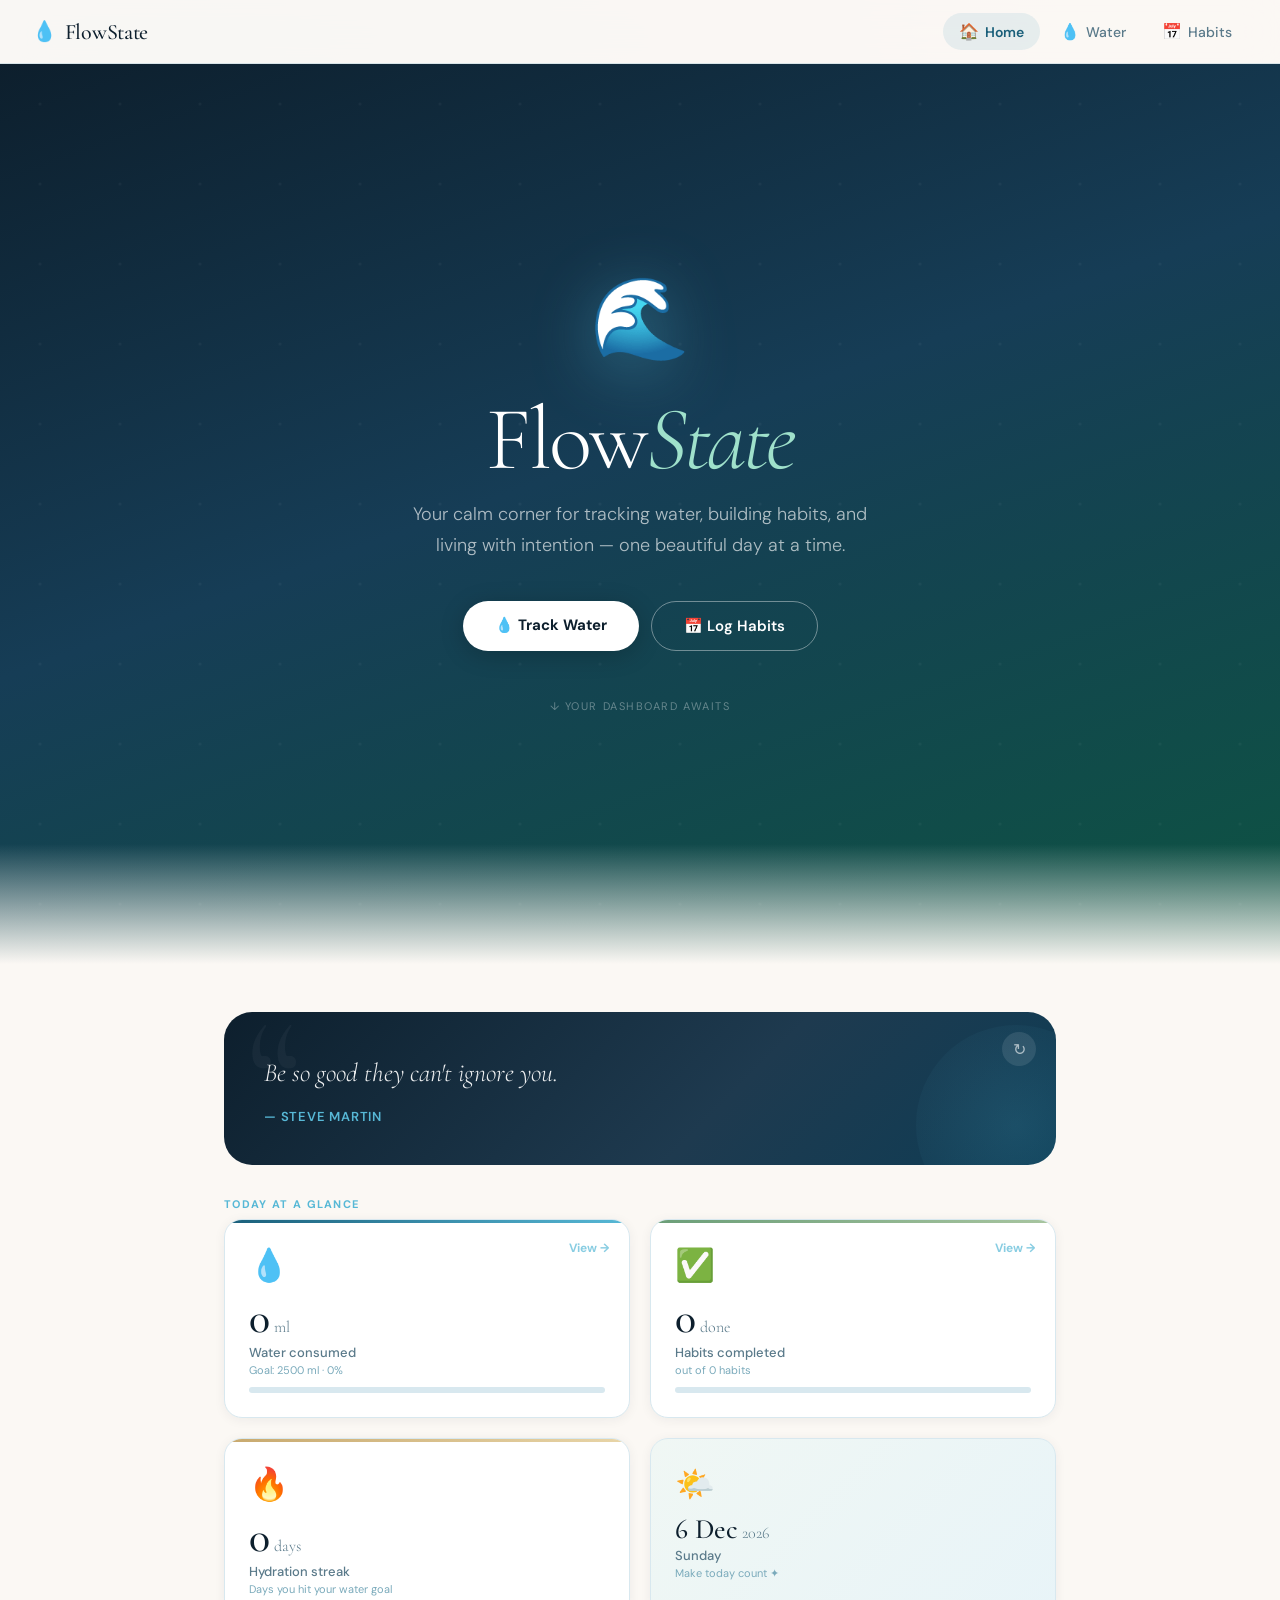
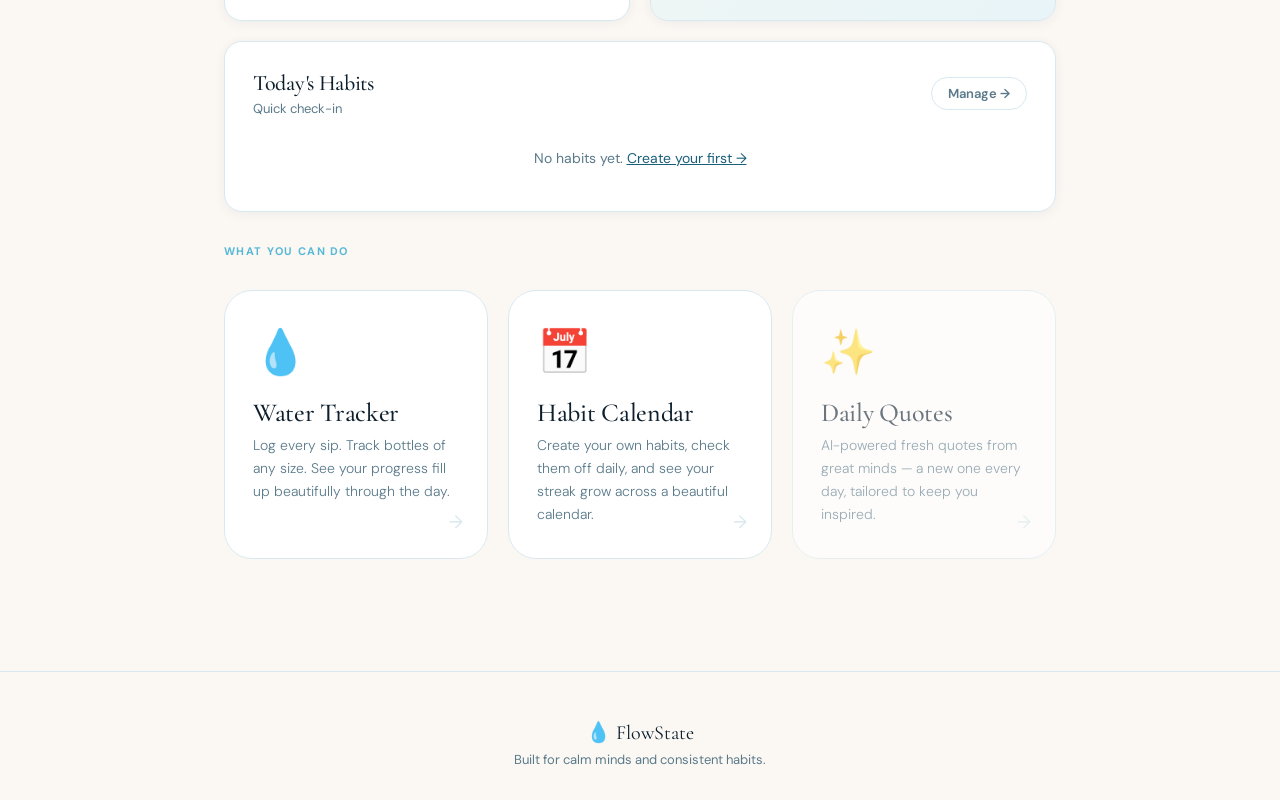
==== commit 411f95df: "Update index.html" ====
--- a/index.html
+++ b/index.html
@@ -2,548 +2,309 @@
 <html lang="en">
 <head>
 <meta charset="UTF-8"/>
-<meta name="viewport" content="width=device-width, initial-scale=1.0"/>
-<title>Hydrate 💧 — Your Water Tracker</title>
-<link href="https://fonts.googleapis.com/css2?family=Lora:ital,wght@0,400;0,600;1,400&family=Nunito:wght@400;500;600;700;800&display=swap" rel="stylesheet"/>
+<meta name="viewport" content="width=device-width,initial-scale=1"/>
+<title>FlowState — Your Wellness Dashboard</title>
+<link rel="stylesheet" href="style.css"/>
 <style>
-*,*::before,*::after{box-sizing:border-box;margin:0;padding:0}
-:root{
-  --blue-50:#E6F1FB;--blue-100:#B5D4F4;--blue-200:#85B7EB;--blue-400:#378ADD;--blue-600:#185FA5;--blue-800:#0C447C;--blue-900:#042C53;
-  --teal-50:#E1F5EE;--teal-100:#9FE1CB;--teal-200:#5DCAA5;--teal-400:#1D9E75;--teal-600:#0F6E56;
-  --bg:#EDF6FF;--card:#ffffff;--text:#042C53;--muted:#2d6ea8;--border:#C3DCEF;
-  --shadow:0 8px 32px rgba(4,44,83,0.08);--shadow-lg:0 16px 48px rgba(4,44,83,0.14);
-}
-html{scroll-behavior:smooth}
-body{font-family:'Nunito',sans-serif;background:var(--bg);color:var(--text);overflow-x:hidden}
-
-/* ── ANIMATED BG BLOBS ── */
-body::before,body::after{
-  content:'';position:fixed;border-radius:50%;filter:blur(80px);opacity:0.35;pointer-events:none;z-index:0;
-}
-body::before{width:600px;height:600px;background:radial-gradient(circle,#B5D4F4,transparent);top:-200px;left:-200px;animation:blob1 18s ease-in-out infinite alternate;}
-body::after{width:500px;height:500px;background:radial-gradient(circle,#9FE1CB,transparent);bottom:-150px;right:-150px;animation:blob2 14s ease-in-out infinite alternate;}
-@keyframes blob1{to{transform:translate(120px,80px) scale(1.15)}}
-@keyframes blob2{to{transform:translate(-80px,-60px) scale(1.2)}}
-
-.page{position:relative;z-index:1}
-
-/* ── HERO ── */
-.hero{
-  min-height:100vh;display:flex;flex-direction:column;align-items:center;justify-content:center;
-  text-align:center;padding:2rem 1.5rem 3rem;position:relative;overflow:hidden;
-}
-.hero-bg{
-  position:absolute;inset:0;
-  background:linear-gradient(160deg,#042C53 0%,#185FA5 45%,#1D9E75 100%);
-  z-index:0;
-}
-.hero-bg::after{
-  content:'';position:absolute;bottom:0;left:0;right:0;height:120px;
-  background:linear-gradient(to bottom,transparent,var(--bg));
-}
-.hero-content{position:relative;z-index:1;max-width:600px}
-.drop-anim{font-size:72px;display:block;animation:dropBounce 2.4s ease-in-out infinite;filter:drop-shadow(0 8px 24px rgba(55,138,221,0.5))}
-@keyframes dropBounce{0%,100%{transform:translateY(0) scale(1)}50%{transform:translateY(-18px) scale(1.05)}}
-.hero-title{
-  font-family:'Lora',serif;font-size:clamp(44px,8vw,80px);color:#fff;
-  font-weight:600;letter-spacing:-2px;line-height:1;margin:16px 0 12px;
-}
-.hero-title span{font-style:italic;color:#9FE1CB}
-.hero-sub{font-size:clamp(15px,2vw,18px);color:rgba(255,255,255,0.75);font-weight:400;line-height:1.6;margin-bottom:2rem}
-.hero-cta{
-  display:inline-block;padding:14px 36px;background:#fff;color:var(--blue-800);
-  border-radius:99px;font-weight:800;font-size:15px;text-decoration:none;
-  box-shadow:0 4px 24px rgba(0,0,0,0.2);transition:transform 0.2s,box-shadow 0.2s;cursor:pointer;border:none;font-family:'Nunito',sans-serif;
-}
-.hero-cta:hover{transform:translateY(-3px);box-shadow:0 8px 32px rgba(0,0,0,0.25)}
-.scroll-hint{color:rgba(255,255,255,0.5);font-size:12px;margin-top:2.5rem;letter-spacing:0.1em;text-transform:uppercase;animation:fadeUpDown 2s ease-in-out infinite}
-@keyframes fadeUpDown{0%,100%{opacity:0.4;transform:translateY(0)}50%{opacity:1;transform:translateY(6px)}}
-
-/* ── SECTION WRAPPER ── */
-.section{max-width:820px;margin:0 auto;padding:3rem 1.5rem}
-.section-eyebrow{font-size:11px;font-weight:800;letter-spacing:0.12em;text-transform:uppercase;color:var(--blue-400);margin-bottom:8px}
-.section-title{font-family:'Lora',serif;font-size:clamp(28px,5vw,42px);font-weight:600;color:var(--blue-900);letter-spacing:-0.5px;line-height:1.2;margin-bottom:6px}
-.section-title em{font-style:italic;color:var(--teal-400)}
-.section-sub{font-size:15px;color:var(--muted);font-weight:400;line-height:1.65;margin-bottom:2rem;max-width:520px}
-
-/* ── CARD ── */
-.card{background:var(--card);border:1px solid var(--border);border-radius:24px;padding:1.75rem;box-shadow:var(--shadow);margin-bottom:1.25rem}
-
-/* ── GOAL SETTING ── */
-.goal-bar{
-  display:flex;align-items:center;gap:14px;background:var(--blue-50);
-  border:1px solid var(--blue-100);border-radius:16px;padding:14px 18px;margin-bottom:1.25rem;flex-wrap:wrap;
-}
-.goal-bar label{font-size:13px;font-weight:700;color:var(--blue-600);white-space:nowrap}
-.goal-bar input{
-  width:110px;padding:8px 12px;border:1.5px solid var(--blue-100);border-radius:10px;
-  font-size:14px;font-family:'Nunito',sans-serif;font-weight:600;color:var(--text);background:#fff;outline:none;transition:border-color 0.15s;
-}
-.goal-bar input:focus{border-color:var(--blue-400)}
-.goal-hint{font-size:12px;color:var(--blue-200);font-style:italic}
-
-/* ── PROGRESS ── */
-.progress-nums{display:flex;justify-content:space-between;align-items:flex-end;margin-bottom:14px}
-.intake-num{font-family:'Lora',serif;font-size:52px;font-weight:600;color:var(--blue-600);line-height:1}
-.intake-unit{font-size:16px;font-weight:400;color:var(--muted);margin-left:4px}
-.goal-rem{font-size:13px;color:var(--muted);font-weight:500;text-align:right}
-.goal-rem strong{display:block;font-size:18px;color:var(--blue-800);font-weight:700}
-.progress-track{height:22px;border-radius:99px;background:var(--blue-50);border:1px solid var(--blue-100);overflow:hidden;position:relative}
-.progress-fill{
-  height:100%;border-radius:99px;
-  background:linear-gradient(90deg,#378ADD 0%,#5DCAA5 100%);
-  transition:width 0.7s cubic-bezier(.34,1.56,.64,1);
-  position:relative;min-width:0;
-}
-.progress-fill::after{content:'';position:absolute;top:4px;left:10px;right:10px;height:5px;border-radius:99px;background:rgba(255,255,255,0.4)}
-.progress-fill::before{
-  content:'';position:absolute;right:0;top:0;bottom:0;width:30px;
-  background:linear-gradient(90deg,transparent,rgba(255,255,255,0.3));border-radius:99px;
-  animation:shimmer 2s ease-in-out infinite;
-}
-@keyframes shimmer{0%,100%{opacity:0}50%{opacity:1}}
-.progress-labels{display:flex;justify-content:space-between;font-size:12px;color:var(--muted);margin-top:6px;font-weight:600}
-
-/* ── CELEBRATION ── */
-.celebration{
-  display:none;background:linear-gradient(135deg,var(--teal-50),#d0f5e9);
-  border:1.5px solid var(--teal-100);border-radius:18px;padding:18px 22px;
-  margin-bottom:1.25rem;text-align:center;animation:popIn 0.5s cubic-bezier(.34,1.56,.64,1);
-}
-@keyframes popIn{from{transform:scale(0.8);opacity:0}to{transform:scale(1);opacity:1}}
-.celebration p{font-size:15px;font-weight:700;color:var(--teal-600)}
-.celebration span{font-size:32px;display:block;margin-bottom:6px}
-
-/* ── BOTTLES ── */
-.bottles-title{font-size:13px;font-weight:800;color:var(--blue-600);letter-spacing:0.06em;text-transform:uppercase;margin-bottom:12px}
-.bottles-grid{display:grid;grid-template-columns:repeat(auto-fill,minmax(110px,1fr));gap:10px;margin-bottom:1.25rem}
-.bottle-btn{
-  background:#fff;border:1.5px solid var(--border);border-radius:18px;
-  padding:16px 8px 13px;cursor:pointer;
-  transition:transform 0.18s cubic-bezier(.34,1.56,.64,1),border-color 0.15s,box-shadow 0.15s;
-  display:flex;flex-direction:column;align-items:center;gap:7px;
-  position:relative;overflow:hidden;
-}
-.bottle-btn::before{content:'';position:absolute;inset:0;background:linear-gradient(135deg,var(--blue-50),transparent);opacity:0;transition:opacity 0.2s}
-.bottle-btn:hover{border-color:var(--blue-400);transform:translateY(-5px) scale(1.03);box-shadow:0 10px 28px rgba(55,138,221,0.18)}
-.bottle-btn:hover::before{opacity:1}
-.bottle-btn:active{transform:scale(0.95)}
-.bottle-btn svg{position:relative;z-index:1}
-.bottle-name{font-size:11px;font-weight:800;color:var(--blue-800);position:relative;z-index:1}
-.bottle-ml{font-size:10px;color:var(--muted);font-weight:600;position:relative;z-index:1}
-.bottle-btn.clicked{animation:bottlePop 0.35s cubic-bezier(.34,1.56,.64,1)}
-@keyframes bottlePop{0%,100%{transform:scale(1)}50%{transform:scale(1.18)}}
-
-/* ── CUSTOM ADD ── */
-.custom-row{display:flex;gap:10px}
-.custom-row input{
-  flex:1;padding:13px 16px;border:1.5px solid var(--border);border-radius:14px;
-  font-size:15px;font-family:'Nunito',sans-serif;font-weight:600;
-  color:var(--text);background:#fff;outline:none;transition:border-color 0.15s,box-shadow 0.15s;
-}
-.custom-row input:focus{border-color:var(--blue-400);box-shadow:0 0 0 4px rgba(55,138,221,0.1)}
-.add-btn{
-  padding:13px 24px;background:linear-gradient(135deg,var(--blue-600),var(--teal-400));
-  color:#fff;border:none;border-radius:14px;font-size:15px;font-weight:800;
-  cursor:pointer;font-family:'Nunito',sans-serif;transition:transform 0.15s,box-shadow 0.15s;
-  white-space:nowrap;box-shadow:0 4px 16px rgba(55,138,221,0.3);
-}
-.add-btn:hover{transform:translateY(-2px);box-shadow:0 6px 24px rgba(55,138,221,0.4)}
-.add-btn:active{transform:scale(0.97)}
-
-/* ── LOG ── */
-.log-header{display:flex;justify-content:space-between;align-items:center;margin-bottom:14px}
-.log-title-text{font-size:16px;font-weight:800;color:var(--blue-800)}
-.log-stats{font-size:12px;color:var(--muted);font-weight:600}
-.clear-btn{font-size:12px;color:var(--muted);cursor:pointer;background:none;border:1px solid var(--border);border-radius:8px;padding:5px 12px;font-family:'Nunito',sans-serif;font-weight:600;transition:all 0.15s}
-.clear-btn:hover{background:var(--blue-50);color:var(--blue-600);border-color:var(--blue-100)}
-.log-empty{font-size:14px;color:var(--muted);text-align:center;padding:24px 0;font-weight:500}
-.log-list{display:flex;flex-direction:column;gap:8px;max-height:280px;overflow-y:auto;padding-right:4px}
-.log-item{
-  display:flex;justify-content:space-between;align-items:center;
-  padding:10px 14px;background:linear-gradient(135deg,var(--blue-50),#f0faf6);
-  border-radius:12px;border:1px solid var(--blue-100);animation:slideIn 0.25s ease;
-}
-@keyframes slideIn{from{opacity:0;transform:translateX(-10px)}to{opacity:1;transform:none}}
-.log-left{display:flex;align-items:center;gap:10px}
-.log-badge{
-  background:linear-gradient(135deg,var(--blue-400),var(--teal-200));color:#fff;
-  font-size:11px;font-weight:800;border-radius:8px;padding:3px 8px;
-}
-.log-label{font-size:13px;color:var(--muted);font-weight:600}
-.log-time{font-size:11px;color:var(--blue-200);font-weight:600}
-.log-del{background:none;border:none;cursor:pointer;font-size:14px;color:var(--blue-100);padding:3px 5px;border-radius:6px;transition:all 0.15s;font-weight:700}
-.log-del:hover{color:#E24B4A;background:#fef2f2}
-::-webkit-scrollbar{width:4px}::-webkit-scrollbar-track{background:transparent}::-webkit-scrollbar-thumb{background:var(--border);border-radius:99px}
-
-/* ── CAROUSEL ── */
-.carousel-section{background:linear-gradient(160deg,var(--blue-900) 0%,#0e4f8a 50%,#0d6e55 100%);padding:4rem 0;position:relative;overflow:hidden}
-.carousel-section::before{content:'';position:absolute;inset:0;background:url("data:image/svg+xml,%3Csvg width='60' height='60' viewBox='0 0 60 60' xmlns='http://www.w3.org/2000/svg'%3E%3Cg fill='none' fill-rule='evenodd'%3E%3Cg fill='%23ffffff' fill-opacity='0.03'%3E%3Ccircle cx='30' cy='30' r='4'/%3E%3C/g%3E%3C/g%3E%3C/svg%3E")}
-.carousel-inner{max-width:820px;margin:0 auto;padding:0 1.5rem;position:relative;z-index:1}
-.carousel-eyebrow{font-size:11px;font-weight:800;letter-spacing:0.12em;text-transform:uppercase;color:rgba(157,225,203,0.8);margin-bottom:8px}
-.carousel-heading{font-family:'Lora',serif;font-size:clamp(28px,5vw,42px);color:#fff;font-weight:600;margin-bottom:2rem;letter-spacing:-0.5px}
-.carousel-heading em{font-style:italic;color:#9FE1CB}
-.carousel-track{position:relative;height:420px;overflow:hidden;border-radius:24px}
-.carousel-slide{
-  position:absolute;inset:0;border-radius:24px;overflow:hidden;
-  opacity:0;transition:opacity 0.8s ease,transform 0.8s ease;transform:scale(1.02);
-}
-.carousel-slide.active{opacity:1;transform:scale(1)}
-.carousel-slide img{width:100%;height:100%;object-fit:cover;display:block}
-.slide-overlay{
-  position:absolute;inset:0;
-  background:linear-gradient(to top,rgba(4,44,83,0.92) 0%,rgba(4,44,83,0.4) 50%,transparent 100%);
-}
-.slide-content{position:absolute;bottom:0;left:0;right:0;padding:2rem}
-.slide-emoji{font-size:40px;display:block;margin-bottom:10px}
-.slide-stat{font-family:'Lora',serif;font-size:42px;font-weight:600;color:#fff;letter-spacing:-1px;line-height:1}
-.slide-label{font-size:11px;font-weight:800;letter-spacing:0.1em;text-transform:uppercase;color:var(--teal-100);margin:6px 0 10px}
-.slide-text{font-size:14px;color:rgba(255,255,255,0.85);line-height:1.65;max-width:480px;font-weight:500}
-.carousel-dots{display:flex;justify-content:center;gap:8px;margin-top:1.5rem}
-.dot{width:8px;height:8px;border-radius:50%;background:rgba(255,255,255,0.3);border:none;cursor:pointer;transition:all 0.3s;padding:0}
-.dot.active{width:28px;border-radius:99px;background:#fff}
-.carousel-arrows{position:absolute;bottom:1.5rem;right:0;display:flex;gap:8px}
-.arrow-btn{
-  width:40px;height:40px;border-radius:50%;border:1.5px solid rgba(255,255,255,0.3);
-  background:rgba(255,255,255,0.1);color:#fff;cursor:pointer;font-size:16px;
-  display:flex;align-items:center;justify-content:center;transition:all 0.2s;backdrop-filter:blur(4px);
-}
-.arrow-btn:hover{background:rgba(255,255,255,0.25);border-color:rgba(255,255,255,0.6)}
-
-/* ── BODY WATER ── */
-.body-grid{display:grid;grid-template-columns:1fr 1fr;gap:10px}
-@media(max-width:500px){.body-grid{grid-template-columns:1fr}}
-.organ-card{background:var(--blue-50);border:1px solid var(--blue-100);border-radius:16px;padding:14px 16px}
-.organ-top{display:flex;align-items:center;gap:10px;margin-bottom:10px}
-.organ-emoji{font-size:24px}
-.organ-info .organ-name{font-size:13px;font-weight:800;color:var(--blue-800)}
-.organ-info .organ-pct{font-family:'Lora',serif;font-size:22px;font-weight:600;color:var(--blue-600);line-height:1}
-.organ-bar-wrap{height:8px;background:rgba(55,138,221,0.15);border-radius:99px;overflow:hidden}
-.organ-bar-fill{height:100%;border-radius:99px;background:linear-gradient(90deg,var(--blue-400),var(--teal-200));transition:width 1s ease}
-
-/* ── TIPS ── */
-.tips-grid{display:grid;grid-template-columns:repeat(auto-fill,minmax(220px,1fr));gap:14px}
-.tip-card{background:#fff;border:1px solid var(--border);border-radius:20px;padding:1.25rem;transition:transform 0.2s,box-shadow 0.2s;position:relative;overflow:hidden}
-.tip-card::after{content:'';position:absolute;top:0;left:0;right:0;height:3px;background:linear-gradient(90deg,var(--blue-400),var(--teal-200))}
-.tip-card:hover{transform:translateY(-4px);box-shadow:var(--shadow-lg)}
-.tip-icon{font-size:28px;margin-bottom:10px;display:block}
-.tip-title{font-size:13px;font-weight:800;color:var(--blue-800);margin-bottom:6px}
-.tip-text{font-size:13px;color:var(--muted);line-height:1.6;font-weight:500}
-
-/* ── FOOTER ── */
-footer{background:var(--blue-900);color:rgba(255,255,255,0.5);text-align:center;padding:2rem 1rem;font-size:13px}
-footer strong{color:#9FE1CB}
-
-/* ── FLOATING DROPS ── */
-.float-drops{position:fixed;top:0;left:0;right:0;bottom:0;pointer-events:none;z-index:0;overflow:hidden}
-.fdrop{position:absolute;font-size:20px;opacity:0;animation:floatUp linear infinite}
-@keyframes floatUp{0%{opacity:0;transform:translateY(100vh) rotate(0deg)}10%{opacity:0.4}90%{opacity:0.2}100%{opacity:0;transform:translateY(-100px) rotate(360deg)}}
-
-/* ── RIPPLE ── */
-.ripple-wrap{position:relative;overflow:hidden}
-.ripple{position:absolute;border-radius:50%;background:rgba(55,138,221,0.25);transform:scale(0);animation:rippleOut 0.6s ease-out forwards;pointer-events:none}
-@keyframes rippleOut{to{transform:scale(4);opacity:0}}
-
-/* ── RESPONSIVE ── */
-@media(max-width:600px){
-  .bottles-grid{grid-template-columns:repeat(4,1fr)}
-  .carousel-track{height:360px}
-  .slide-stat{font-size:32px}
-  .body-grid{grid-template-columns:1fr 1fr}
-}
+/* ── HOME-SPECIFIC ── */
+.hero-home{
+  background:linear-gradient(160deg,var(--ink) 0%,#163d56 45%,#0d5442 100%);
+  min-height:100vh; display:flex; flex-direction:column;
+  align-items:center; justify-content:center;
+  text-align:center; padding:2rem 1.5rem 5rem;
+  position:relative; overflow:hidden;
+}
+.hero-home::before{
+  content:''; position:absolute; inset:0;
+  background:url("data:image/svg+xml,%3Csvg width='80' height='80' viewBox='0 0 80 80' xmlns='http://www.w3.org/2000/svg'%3E%3Cg fill='none'%3E%3Ccircle cx='40' cy='40' r='1.5' fill='rgba(255,255,255,0.04)'/%3E%3C/g%3E%3C/svg%3E");
+}
+.hero-home::after{
+  content:''; position:absolute; bottom:0; left:0; right:0; height:120px;
+  background:linear-gradient(to bottom,transparent,var(--bg)); pointer-events:none;
+}
+.hero-drop{
+  font-size:80px; display:block; margin-bottom:1.5rem;
+  animation:gentleBob 3s ease-in-out infinite;
+  filter:drop-shadow(0 12px 32px rgba(87,184,214,0.4));
+  position:relative; z-index:1;
+}
+.hero-title-home{
+  font-family:'Cormorant Garamond',serif;
+  font-size:clamp(52px,10vw,90px); font-weight:300;
+  color:#fff; letter-spacing:-3px; line-height:1;
+  margin-bottom:14px; position:relative; z-index:1;
+}
+.hero-title-home em{font-style:italic; color:#9FE1CB}
+.hero-sub-home{
+  font-size:clamp(15px,2vw,18px); color:rgba(255,255,255,0.65);
+  font-weight:300; line-height:1.7; max-width:480px;
+  margin-bottom:2.5rem; position:relative; z-index:1;
+}
+.hero-btns{display:flex; gap:12px; flex-wrap:wrap; justify-content:center; position:relative; z-index:1}
+.btn-white{
+  background:#fff; color:var(--ink); border:none; border-radius:99px;
+  padding:14px 32px; font-size:15px; font-weight:700;
+  font-family:'DM Sans',sans-serif; cursor:pointer; text-decoration:none;
+  transition:all 0.2s; box-shadow:0 4px 24px rgba(0,0,0,0.2);
+}
+.btn-white:hover{transform:translateY(-3px); box-shadow:0 8px 32px rgba(0,0,0,0.25)}
+.btn-outline-white{
+  background:transparent; color:#fff;
+  border:1.5px solid rgba(255,255,255,0.4);
+  border-radius:99px; padding:14px 32px; font-size:15px;
+  font-weight:600; font-family:'DM Sans',sans-serif;
+  cursor:pointer; text-decoration:none; transition:all 0.2s;
+}
+.btn-outline-white:hover{background:rgba(255,255,255,0.1); border-color:#fff}
+.scroll-hint-home{
+  color:rgba(255,255,255,0.35); font-size:11px; letter-spacing:0.14em;
+  text-transform:uppercase; margin-top:3rem; position:relative; z-index:1;
+  animation:bob2 2s ease-in-out infinite;
+}
+@keyframes bob2{0%,100%{opacity:0.35;transform:translateY(0)}50%{opacity:0.7;transform:translateY(5px)}}
+
+/* DASHBOARD GRID */
+.dash-grid{display:grid; grid-template-columns:1fr 1fr; gap:1.25rem; margin-bottom:1.25rem}
+@media(max-width:600px){.dash-grid{grid-template-columns:1fr}}
+.stat-card{
+  background:var(--surface); border:1px solid var(--border); border-radius:var(--r);
+  padding:1.5rem; box-shadow:var(--shadow-sm); position:relative; overflow:hidden;
+  transition:all 0.25s;
+}
+.stat-card:hover{box-shadow:var(--shadow); transform:translateY(-2px)}
+.stat-card::before{
+  content:''; position:absolute; top:0; left:0; right:0; height:3px;
+}
+.stat-card.water::before{background:linear-gradient(90deg,var(--ocean),var(--ocean-lt))}
+.stat-card.habits::before{background:linear-gradient(90deg,var(--sage),var(--sage-lt))}
+.stat-card.streak::before{background:linear-gradient(90deg,var(--gold),var(--gold-lt))}
+.stat-card.mood::before{background:linear-gradient(90deg,#B08BBF,#D4AADF)}
+.stat-emoji{font-size:32px; margin-bottom:10px; display:block}
+.stat-num{
+  font-family:'Cormorant Garamond',serif;
+  font-size:44px; font-weight:500; color:var(--ink); line-height:1;
+}
+.stat-unit{font-size:16px; font-weight:300; color:var(--text-muted)}
+.stat-label{font-size:13px; color:var(--text-muted); margin-top:4px; font-weight:500}
+.stat-sub{font-size:11px; color:var(--mist-dark); margin-top:2px}
+.stat-link{
+  position:absolute; top:1.25rem; right:1.25rem;
+  font-size:12px; font-weight:700; color:var(--ocean-lt);
+  text-decoration:none; opacity:0.7; transition:opacity 0.15s;
+}
+.stat-link:hover{opacity:1}
+
+/* MINI PROGRESS */
+.mini-track{height:6px; border-radius:99px; background:var(--border); overflow:hidden; margin-top:10px}
+.mini-fill{height:100%; border-radius:99px; background:linear-gradient(90deg,var(--ocean),var(--ocean-lt)); transition:width 0.6s ease}
+
+/* TODAY'S HABITS PREVIEW */
+.habit-preview-list{display:flex; flex-direction:column; gap:8px}
+.habit-preview-item{
+  display:flex; align-items:center; gap:10px;
+  padding:8px 12px; background:var(--sand-lt);
+  border-radius:10px; border:1px solid var(--border);
+}
+.habit-check{width:18px; height:18px; border-radius:5px; flex-shrink:0; display:flex; align-items:center; justify-content:center; font-size:11px}
+.habit-check.done{background:var(--sage); color:#fff}
+.habit-check.undone{background:transparent; border:1.5px solid var(--border)}
+.habit-name{font-size:13px; font-weight:500; color:var(--text)}
+.habit-name.done{text-decoration:line-through; color:var(--text-muted)}
+
+/* RECENT LOG */
+.log-pill{
+  display:inline-flex; align-items:center; gap:6px;
+  padding:5px 12px; background:var(--sand); border:1px solid var(--border);
+  border-radius:99px; font-size:12px; font-weight:600; color:var(--text-soft);
+}
+
+/* FEATURE CARDS */
+.feature-grid{display:grid; grid-template-columns:repeat(auto-fit,minmax(240px,1fr)); gap:1.25rem; margin:2rem 0}
+.feature-card{
+  background:var(--surface); border:1px solid var(--border); border-radius:var(--r-lg);
+  padding:2rem 1.75rem; text-decoration:none; color:var(--text);
+  transition:all 0.25s; display:block; position:relative; overflow:hidden;
+}
+.feature-card::after{
+  content:'→'; position:absolute; bottom:1.5rem; right:1.5rem;
+  font-size:18px; color:var(--border); transition:all 0.2s;
+}
+.feature-card:hover{box-shadow:var(--shadow-lg); transform:translateY(-4px)}
+.feature-card:hover::after{color:var(--ocean); transform:translateX(4px)}
+.feature-icon{font-size:44px; margin-bottom:1rem; display:block}
+.feature-title{font-family:'Cormorant Garamond',serif; font-size:26px; font-weight:500; margin-bottom:6px; letter-spacing:-0.3px}
+.feature-desc{font-size:14px; color:var(--text-muted); line-height:1.65; font-weight:300}
 </style>
 </head>
 <body>
-<div class="float-drops" id="floatDrops"></div>
-<div class="page">
-
-<!-- ── HERO ── -->
-<section class="hero">
-  <div class="hero-bg"></div>
-  <div class="hero-content">
-    <span class="drop-anim">💧</span>
-    <h1 class="hero-title">Hydrate<br/><span>beautifully.</span></h1>
-    <p class="hero-sub">Track your water intake, discover why hydration transforms your body, and make drinking water the best part of your day.</p>
-    <button class="hero-cta" onclick="document.getElementById('tracker').scrollIntoView({behavior:'smooth'})">Start Tracking →</button>
-    <div class="scroll-hint">↓ scroll to track</div>
-  </div>
+
+<!-- NAVBAR -->
+<nav class="navbar">
+  <a class="nav-brand" href="index.html">
+    <span class="drop">💧</span> FlowState
+  </a>
+  <div class="nav-links">
+    <a class="nav-link active" href="index.html"><span class="nav-icon">🏠</span><span>Home</span></a>
+    <a class="nav-link" href="water.html"><span class="nav-icon">💧</span><span>Water</span></a>
+    <a class="nav-link" href="habits.html"><span class="nav-icon">📅</span><span>Habits</span></a>
+  </div>
+</nav>
+
+<!-- HERO -->
+<section class="hero-home">
+  <span class="hero-drop">🌊</span>
+  <h1 class="hero-title-home">Flow<em>State</em></h1>
+  <p class="hero-sub-home">Your calm corner for tracking water, building habits, and living with intention — one beautiful day at a time.</p>
+  <div class="hero-btns">
+    <a class="btn-white ripple-host" href="water.html" onclick="addRipple(this,event)">💧 Track Water</a>
+    <a class="btn-outline-white" href="habits.html">📅 Log Habits</a>
+  </div>
+  <div class="scroll-hint-home">↓ your dashboard awaits</div>
 </section>
 
-<!-- ── TRACKER ── -->
-<section class="section" id="tracker">
-  <div class="section-eyebrow">Your daily tracker</div>
-  <h2 class="section-title">How much have<br/>you drunk <em>today?</em></h2>
-
-  <!-- goal -->
-  <div class="goal-bar">
-    <label for="goalInput">🎯 Daily Goal</label>
-    <input type="number" id="goalInput" value="2500" min="500" max="6000" step="50"/>
-    <span style="font-size:13px;color:var(--muted);font-weight:600">ml</span>
-    <span class="goal-hint">Recommended: 2000–3000 ml/day for adults</span>
-  </div>
-
-  <!-- progress card -->
-  <div class="card">
-    <div class="progress-nums">
+<!-- DASHBOARD -->
+<div style="padding:3rem 0 1rem">
+<div class="container">
+
+  <!-- QUOTE -->
+  <div class="quote-banner fade-up fade-up-1" id="quoteBanner"></div>
+
+  <!-- STATS -->
+  <div class="eyebrow fade-up fade-up-2">Today at a glance</div>
+  <div class="dash-grid fade-up fade-up-2">
+
+    <div class="stat-card water">
+      <a class="stat-link" href="water.html">View →</a>
+      <span class="stat-emoji">💧</span>
+      <div class="stat-num" id="dashWater">0<span class="stat-unit"> ml</span></div>
+      <div class="stat-label">Water consumed</div>
+      <div class="stat-sub" id="dashWaterSub">Goal: 2500 ml</div>
+      <div class="mini-track"><div class="mini-fill" id="dashWaterBar" style="width:0%"></div></div>
+    </div>
+
+    <div class="stat-card habits">
+      <a class="stat-link" href="habits.html">View →</a>
+      <span class="stat-emoji">✅</span>
+      <div class="stat-num" id="dashHabits">0<span class="stat-unit"> done</span></div>
+      <div class="stat-label">Habits completed</div>
+      <div class="stat-sub" id="dashHabitsSub">out of 0 habits</div>
+      <div class="mini-track"><div class="mini-fill" id="dashHabitsBar" style="width:0%;background:linear-gradient(90deg,var(--sage),var(--sage-lt))"></div></div>
+    </div>
+
+    <div class="stat-card streak">
+      <span class="stat-emoji">🔥</span>
+      <div class="stat-num" id="dashStreak">0<span class="stat-unit"> days</span></div>
+      <div class="stat-label">Hydration streak</div>
+      <div class="stat-sub">Days you hit your water goal</div>
+    </div>
+
+    <div class="stat-card" style="background:linear-gradient(135deg,#F0F7F4,#E8F4F8)">
+      <span class="stat-emoji">🌤️</span>
+      <div class="stat-num" id="dashDate" style="font-size:28px"></div>
+      <div class="stat-label" id="dashDay"></div>
+      <div class="stat-sub">Make today count ✦</div>
+    </div>
+
+  </div>
+
+  <!-- TODAY'S HABITS PREVIEW -->
+  <div class="card fade-up fade-up-3">
+    <div style="display:flex;justify-content:space-between;align-items:center;margin-bottom:1rem">
       <div>
-        <div class="intake-num" id="intakeDisplay">0<span class="intake-unit">ml</span></div>
-        <div style="font-size:12px;color:var(--muted);font-weight:600;margin-top:2px">consumed today</div>
+        <div class="card-title">Today's Habits</div>
+        <div class="card-sub" style="margin-bottom:0">Quick check-in</div>
       </div>
-      <div class="goal-rem">
-        <strong id="remaining">2500 ml</strong>
-        remaining
-      </div>
-    </div>
-    <div class="progress-track">
-      <div class="progress-fill" id="trackFill" style="width:0%"></div>
-    </div>
-    <div class="progress-labels">
-      <span id="pctLabel">0%</span>
-      <span id="goalLbl">Goal: 2500 ml</span>
-    </div>
-  </div>
-
-  <!-- celebration -->
-  <div class="celebration" id="celebration">
-    <span>🎊</span>
-    <p>You crushed your water goal today! Your brain, skin, and muscles are all cheering for you.</p>
-  </div>
-
-  <!-- bottles -->
-  <div class="bottles-title">⚡ Quick Add — Tap Your Bottle</div>
-  <div class="bottles-grid" id="bottlesGrid"></div>
-
-  <!-- custom -->
-  <div class="card">
-    <div class="bottles-title" style="margin-bottom:12px">✏️ Custom Amount</div>
-    <div class="custom-row">
-      <input type="number" id="customMl" placeholder="Enter amount in ml (e.g. 450)" min="10" max="3000"/>
-      <button class="add-btn ripple-wrap" onclick="addCustom(event)">+ Add</button>
-    </div>
-  </div>
-
-  <!-- log -->
-  <div class="card">
-    <div class="log-header">
-      <div>
-        <div class="log-title-text">📋 Today's Log</div>
-        <div class="log-stats" id="logStats">0 entries</div>
-      </div>
-      <button class="clear-btn" onclick="clearAll()">Clear all</button>
-    </div>
-    <div id="logList"><div class="log-empty">No entries yet — tap a bottle or add a custom amount! 💧</div></div>
-  </div>
-</section>
-
-<!-- ── CAROUSEL ── -->
-<section class="carousel-section" id="factsSection">
-  <div class="carousel-inner">
-    <div class="carousel-eyebrow">Did you know?</div>
-    <h2 class="carousel-heading">Water is <em>life-changing.</em></h2>
-    <div style="position:relative">
-      <div class="carousel-track" id="carouselTrack"></div>
-      <div class="carousel-arrows">
-        <button class="arrow-btn" onclick="moveCarousel(-1)">←</button>
-        <button class="arrow-btn" onclick="moveCarousel(1)">→</button>
-      </div>
-    </div>
-    <div class="carousel-dots" id="carouselDots"></div>
-  </div>
-</section>
-
-<!-- ── BODY WATER ── -->
-<section class="section">
-  <div class="section-eyebrow">Inside your body</div>
-  <h2 class="section-title">You are mostly <em>water.</em></h2>
-  <p class="section-sub">Every organ depends on it. Here's how much water lives inside you right now.</p>
-  <div class="body-grid">
-    <div class="organ-card"><div class="organ-top"><span class="organ-emoji">🧠</span><div class="organ-info"><div class="organ-name">Brain & Heart</div><div class="organ-pct">73%</div></div></div><div class="organ-bar-wrap"><div class="organ-bar-fill" style="width:73%"></div></div></div>
-    <div class="organ-card"><div class="organ-top"><span class="organ-emoji">🩸</span><div class="organ-info"><div class="organ-name">Blood</div><div class="organ-pct">90%</div></div></div><div class="organ-bar-wrap"><div class="organ-bar-fill" style="width:90%"></div></div></div>
-    <div class="organ-card"><div class="organ-top"><span class="organ-emoji">🫁</span><div class="organ-info"><div class="organ-name">Lungs</div><div class="organ-pct">83%</div></div></div><div class="organ-bar-wrap"><div class="organ-bar-fill" style="width:83%"></div></div></div>
-    <div class="organ-card"><div class="organ-top"><span class="organ-emoji">💪</span><div class="organ-info"><div class="organ-name">Muscles</div><div class="organ-pct">79%</div></div></div><div class="organ-bar-wrap"><div class="organ-bar-fill" style="width:79%"></div></div></div>
-    <div class="organ-card"><div class="organ-top"><span class="organ-emoji">🦴</span><div class="organ-info"><div class="organ-name">Bones</div><div class="organ-pct">31%</div></div></div><div class="organ-bar-wrap"><div class="organ-bar-fill" style="width:31%"></div></div></div>
-    <div class="organ-card"><div class="organ-top"><span class="organ-emoji">🧴</span><div class="organ-info"><div class="organ-name">Skin</div><div class="organ-pct">64%</div></div></div><div class="organ-bar-wrap"><div class="organ-bar-fill" style="width:64%"></div></div></div>
-  </div>
-</section>
-
-<!-- ── TIPS ── -->
-<section style="background:var(--blue-50);padding:0">
-<div class="section">
-  <div class="section-eyebrow">Hydration hacks</div>
-  <h2 class="section-title">Drink smarter, <em>not harder.</em></h2>
-  <p class="section-sub">Simple habits that make hitting your goal effortless every single day.</p>
-  <div class="tips-grid">
-    <div class="tip-card"><span class="tip-icon">🌅</span><div class="tip-title">Morning glass ritual</div><div class="tip-text">Down a full glass before coffee each morning. It kickstarts metabolism and rehydrates after 8 hours of sleep.</div></div>
-    <div class="tip-card"><span class="tip-icon">🍽️</span><div class="tip-title">Pre-meal hydration</div><div class="tip-text">Drink a glass before every meal. It aids digestion, reduces overeating, and adds 600 ml to your daily total effortlessly.</div></div>
-    <div class="tip-card"><span class="tip-icon">⏰</span><div class="tip-title">90-minute reminders</div><div class="tip-text">Set a recurring alarm every 90 minutes. Small, frequent sips are more effective than guzzling large amounts at once.</div></div>
-    <div class="tip-card"><span class="tip-icon">🌡️</span><div class="tip-title">Weather-adjusted goal</div><div class="tip-text">Hot day or workout? Add 500–1000 ml to your goal. Your body loses significantly more water through sweat.</div></div>
-    <div class="tip-card"><span class="tip-icon">👁️</span><div class="tip-title">Keep it visible</div><div class="tip-text">Place a water bottle on your desk, bedside table, and in your bag. Out of sight really is out of mind with hydration.</div></div>
-    <div class="tip-card"><span class="tip-icon">🍉</span><div class="tip-title">Eat your water too</div><div class="tip-text">Watermelon, cucumber, oranges, and strawberries are 85–95% water. They count! So do herbal teas and coconut water.</div></div>
-  </div>
+      <a class="btn btn-ghost btn-sm" href="habits.html">Manage →</a>
+    </div>
+    <div id="dashHabitsList"><div style="font-size:14px;color:var(--text-muted);padding:1rem 0;text-align:center">No habits yet. <a href="habits.html" style="color:var(--ocean)">Create your first →</a></div></div>
+  </div>
+
+  <!-- FEATURES -->
+  <div class="eyebrow fade-up fade-up-4" style="margin-top:2rem">What you can do</div>
+  <div class="feature-grid fade-up fade-up-4">
+    <a class="feature-card" href="water.html">
+      <span class="feature-icon">💧</span>
+      <div class="feature-title">Water Tracker</div>
+      <div class="feature-desc">Log every sip. Track bottles of any size. See your progress fill up beautifully through the day.</div>
+    </a>
+    <a class="feature-card" href="habits.html">
+      <span class="feature-icon">📅</span>
+      <div class="feature-title">Habit Calendar</div>
+      <div class="feature-desc">Create your own habits, check them off daily, and see your streak grow across a beautiful calendar.</div>
+    </a>
+    <div class="feature-card" style="cursor:default;opacity:0.6">
+      <span class="feature-icon">✨</span>
+      <div class="feature-title">Daily Quotes</div>
+      <div class="feature-desc">AI-powered fresh quotes from great minds — a new one every day, tailored to keep you inspired.</div>
+    </div>
+  </div>
+
 </div>
-</section>
-
-<!-- ── FOOTER ── -->
-<footer>
-  <div style="font-size:32px;margin-bottom:10px">💧</div>
-  <p>Made with care to help you feel your best.</p>
-  <p style="margin-top:6px">Stay hydrated — your body will <strong>thank you</strong> for it.</p>
+</div>
+
+<!-- FOOTER -->
+<footer class="footer">
+  <div class="footer-brand">💧 FlowState</div>
+  <p>Built for calm minds and consistent habits.</p>
 </footer>
 
-</div><!-- /page -->
-
+<script src="app.js"></script>
 <script>
-// ── FLOATING DROPS ──
-const dropContainer=document.getElementById('floatDrops');
-for(let i=0;i<12;i++){
-  const d=document.createElement('div');d.className='fdrop';d.textContent='💧';
-  d.style.left=Math.random()*100+'vw';
-  d.style.animationDuration=(10+Math.random()*20)+'s';
-  d.style.animationDelay=(Math.random()*20)+'s';
-  d.style.fontSize=(12+Math.random()*14)+'px';
-  dropContainer.appendChild(d);
-}
-
-// ── BOTTLES ──
-const bottles=[
-  {label:'Glass',ml:200,fill:'#378ADD',fillPct:0.4},
-  {label:'Small',ml:330,fill:'#5DCAA5',fillPct:0.45},
-  {label:'Medium',ml:500,fill:'#378ADD',fillPct:0.5},
-  {label:'Sport',ml:600,fill:'#5DCAA5',fillPct:0.55},
-  {label:'Large',ml:750,fill:'#378ADD',fillPct:0.6},
-  {label:'1 Litre',ml:1000,fill:'#5DCAA5',fillPct:0.7},
-  {label:'1.5 L',ml:1500,fill:'#378ADD',fillPct:0.8},
-  {label:'2 Litre',ml:2000,fill:'#5DCAA5',fillPct:0.9},
-];
-
-function makeSVG(fill,pct){
-  const totalH=34,filled=Math.round(totalH*pct),yFill=13+totalH-filled;
-  const uid='b'+Math.random().toString(36).slice(2,8);
-  return`<svg width="38" height="56" viewBox="0 0 38 56" fill="none" xmlns="http://www.w3.org/2000/svg">
-    <rect x="13" y="2" width="12" height="8" rx="3" fill="#B5D4F4"/>
-    <rect x="3" y="10" width="32" height="42" rx="9" fill="#EEF6FF" stroke="#C3DCEF" stroke-width="1.2"/>
-    <defs><clipPath id="${uid}"><rect x="3" y="${yFill}" width="32" height="${filled+9}" rx="7"/></clipPath></defs>
-    <rect x="3" y="10" width="32" height="42" rx="9" fill="${fill}" opacity="0.75" clip-path="url(#${uid})"/>
-    <rect x="7" y="14" width="5" height="20" rx="2.5" fill="rgba(255,255,255,0.28)"/>
-    <rect x="3" y="10" width="32" height="42" rx="9" stroke="#C3DCEF" stroke-width="1.2"/>
-  </svg>`;
-}
-
-let entries=[],goal=2500;
-
-function totalMl(){return entries.reduce((s,e)=>s+e.ml,0)}
-
-function render(){
-  const tot=totalMl(),pct=Math.min(1,tot/goal);
-  document.getElementById('intakeDisplay').innerHTML=tot+'<span class="intake-unit">ml</span>';
-  document.getElementById('trackFill').style.width=(pct*100)+'%';
-  document.getElementById('pctLabel').textContent=Math.round(pct*100)+'%';
-  document.getElementById('goalLbl').textContent='Goal: '+goal+' ml';
-  const rem=Math.max(0,goal-tot);
-  document.getElementById('remaining').textContent=rem>0?rem+' ml':'Done! 🎉';
-  document.getElementById('celebration').style.display=pct>=1?'block':'none';
-
-  // bottles
-  const grid=document.getElementById('bottlesGrid');grid.innerHTML='';
-  bottles.forEach(b=>{
-    const btn=document.createElement('button');btn.className='bottle-btn ripple-wrap';
-    btn.innerHTML=makeSVG(b.fill,b.fillPct)+`<div class="bottle-name">${b.label}</div><div class="bottle-ml">${b.ml} ml</div>`;
-    btn.onclick=e=>{addRipple(btn,e);btn.classList.add('clicked');setTimeout(()=>btn.classList.remove('clicked'),350);addEntry(b.ml,b.label)};
-    grid.appendChild(btn);
-  });
-
-  // log
-  const list=document.getElementById('logList');
-  document.getElementById('logStats').textContent=entries.length+' entr'+(entries.length===1?'y':'ies')+' · '+tot+' ml total';
-  if(!entries.length){list.innerHTML='<div class="log-empty">No entries yet — tap a bottle or add a custom amount! 💧</div>';return;}
-  list.innerHTML='';
-  const ld=document.createElement('div');ld.className='log-list';
-  [...entries].reverse().forEach((e,ri)=>{
-    const i=entries.length-1-ri;
-    const d=document.createElement('div');d.className='log-item';
-    d.innerHTML=`<div class="log-left"><span class="log-badge">+${e.ml} ml</span><span class="log-label">${e.label||'Custom'}</span></div><div style="display:flex;align-items:center;gap:8px"><span class="log-time">${e.time}</span><button class="log-del" onclick="deleteEntry(${i})">✕</button></div>`;
-    ld.appendChild(d);
-  });list.appendChild(ld);
-}
-
-function addEntry(ml,label){
-  const now=new Date();
-  const t=now.getHours().toString().padStart(2,'0')+':'+now.getMinutes().toString().padStart(2,'0');
-  entries.push({ml,label:label||'Custom',time:t});render();
-}
-function addCustom(e){
-  const v=parseInt(document.getElementById('customMl').value);
-  if(!v||v<10||v>3000)return;
-  if(e)addRipple(e.currentTarget,e);
-  addEntry(v,'Custom');document.getElementById('customMl').value='';
-}
-function deleteEntry(i){entries.splice(i,1);render();}
-function clearAll(){if(entries.length&&confirm('Clear all entries for today?')){entries=[];render();}}
-
-document.getElementById('goalInput').addEventListener('input',function(){
-  const v=parseInt(this.value);if(v>=500&&v<=6000){goal=v;render();}
+// Load dashboard data
+document.addEventListener('DOMContentLoaded', () => {
+  // Quote
+  renderQuoteBanner('quoteBanner');
+
+  // Date
+  const now = new Date();
+  document.getElementById('dashDate').innerHTML = now.toLocaleDateString('en-IN',{month:'short',day:'numeric'}) + '<span class="stat-unit"> ' + now.getFullYear() + '</span>';
+  document.getElementById('dashDay').textContent = now.toLocaleDateString('en-IN',{weekday:'long'});
+
+  // Water stats
+  const td = today();
+  const waterData = Store.get('water_' + td) || { entries: [], goal: 2500 };
+  const totalMl = waterData.entries.reduce((s, e) => s + e.ml, 0);
+  const goal = waterData.goal || 2500;
+  const pct = Math.min(100, Math.round(totalMl / goal * 100));
+  document.getElementById('dashWater').innerHTML = totalMl + '<span class="stat-unit"> ml</span>';
+  document.getElementById('dashWaterSub').textContent = 'Goal: ' + goal + ' ml · ' + pct + '%';
+  document.getElementById('dashWaterBar').style.width = pct + '%';
+
+  // Streak
+  let streak = 0, d = new Date();
+  for (let i = 0; i < 365; i++) {
+    const iso = d.toISOString().slice(0, 10);
+    const wd = Store.get('water_' + iso) || {};
+    const tot = (wd.entries || []).reduce((s, e) => s + e.ml, 0);
+    if (tot >= (wd.goal || 2500)) { streak++; d.setDate(d.getDate() - 1); }
+    else break;
+  }
+  document.getElementById('dashStreak').innerHTML = streak + '<span class="stat-unit"> days</span>';
+
+  // Habits
+  const habits = Store.get('habits_list') || [];
+  const doneToday = Store.get('habits_done_' + td) || {};
+  const doneCount = habits.filter(h => doneToday[h.id]).length;
+  document.getElementById('dashHabits').innerHTML = doneCount + '<span class="stat-unit"> done</span>';
+  document.getElementById('dashHabitsSub').textContent = 'out of ' + habits.length + ' habit' + (habits.length !== 1 ? 's' : '');
+  document.getElementById('dashHabitsBar').style.width = (habits.length ? Math.round(doneCount / habits.length * 100) : 0) + '%';
+
+  // Habits preview
+  if (habits.length) {
+    const list = document.getElementById('dashHabitsList');
+    list.innerHTML = '';
+    const shown = habits.slice(0, 5);
+    shown.forEach(h => {
+      const done = !!doneToday[h.id];
+      list.innerHTML += `<div class="habit-preview-item">
+        <div class="habit-check ${done ? 'done' : 'undone'}">${done ? '✓' : ''}</div>
+        <span class="habit-name ${done ? 'done' : ''}">${h.icon} ${h.name}</span>
+        ${done ? '<span style="margin-left:auto;font-size:11px;color:var(--sage)">done ✦</span>' : ''}
+      </div>`;
+    });
+    if (habits.length > 5) list.innerHTML += `<div style="text-align:center;padding:8px 0;font-size:12px;color:var(--text-muted)">+${habits.length - 5} more · <a href="habits.html" style="color:var(--ocean)">view all</a></div>`;
+  }
 });
-document.getElementById('customMl').addEventListener('keydown',e=>{if(e.key==='Enter')addCustom(e)});
-
-function addRipple(el,e){
-  const rect=el.getBoundingClientRect();
-  const r=document.createElement('span');r.className='ripple';
-  const size=Math.max(rect.width,rect.height)*2;
-  r.style.cssText=`width:${size}px;height:${size}px;left:${(e.clientX||rect.left+rect.width/2)-rect.left-size/2}px;top:${(e.clientY||rect.top+rect.height/2)-rect.top-size/2}px`;
-  el.appendChild(r);setTimeout(()=>r.remove(),600);
-}
-
-// ── CAROUSEL ──
-const slides=[
-  {img:'https://images.unsplash.com/photo-1559839734-2b71ea197ec2?w=900&q=80',emoji:'🧠',stat:'75%',label:'Brain is water',text:'Your brain is three-quarters water. Even mild dehydration of 1–2% impairs concentration, memory, decision-making, and mood. Drink up for sharper thinking!'},
-  {img:'https://images.unsplash.com/photo-1506905925346-21bda4d32df4?w=900&q=80',emoji:'⚡',stat:'+30%',label:'Metabolism boost',text:'Drinking 500 ml of water can boost your metabolic rate by up to 30% for ~40 minutes, helping your body burn more calories throughout the day.'},
-  {img:'https://images.unsplash.com/photo-1571019613454-1cb2f99b2d8b?w=900&q=80',emoji:'💪',stat:'79%',label:'Muscles are water',text:'Your muscles are nearly 80% water. Staying hydrated prevents cramps, keeps joints lubricated, boosts endurance, and dramatically speeds up muscle recovery.'},
-  {img:'https://images.unsplash.com/photo-1500375592092-40eb2168fd21?w=900&q=80',emoji:'✨',stat:'64%',label:'Skin is water',text:'Skin is 64% water. Drinking enough keeps it elastic, plump, and radiant. Dehydrated skin looks dull, feels tight, and shows wrinkles and fine lines much sooner.'},
-  {img:'https://images.unsplash.com/photo-1518173946687-a4c8892bbd9f?w=900&q=80',emoji:'🩸',stat:'90%',label:'Blood is water',text:'Your blood is about 90% water, carrying oxygen, nutrients, and hormones to every single cell in your body. Without enough water, circulation slows and energy drops.'},
-  {img:'https://images.unsplash.com/photo-1552508744-1696d4464960?w=900&q=80',emoji:'🌡️',stat:'37°C',label:'Body temperature',text:'Water regulates your core body temperature through perspiration and respiration. Without adequate hydration, your body struggles to stay cool — especially in heat or exercise.'},
-  {img:'https://images.unsplash.com/photo-1560472354-b33ff0c44a43?w=900&q=80',emoji:'🫀',stat:'200L',label:'Kidneys filter daily',text:'Your kidneys filter around 200 litres of blood every single day, flushing out toxins and waste through urine. They need plenty of water to do this job properly.'},
-  {img:'https://images.unsplash.com/photo-1470770841072-f978cf4d019e?w=900&q=80',emoji:'😴',stat:'500ml',label:'Lost while sleeping',text:'You lose up to 500 ml of water overnight just through breathing and sweating. That first glass of water every morning is literally replenishing what sleep took from you.'},
-];
-
-let currentSlide=0,autoTimer=null;
-
-function buildCarousel(){
-  const track=document.getElementById('carouselTrack');
-  const dots=document.getElementById('carouselDots');
-  track.innerHTML='';dots.innerHTML='';
-  slides.forEach((s,i)=>{
-    const div=document.createElement('div');div.className='carousel-slide'+(i===0?' active':'');
-    div.innerHTML=`<img src="${s.img}" alt="${s.label}" loading="lazy"/>
-      <div class="slide-overlay"></div>
-      <div class="slide-content">
-        <span class="slide-emoji">${s.emoji}</span>
-        <div class="slide-stat">${s.stat}</div>
-        <div class="slide-label">${s.label}</div>
-        <div class="slide-text">${s.text}</div>
-      </div>`;
-    track.appendChild(div);
-    const dot=document.createElement('button');dot.className='dot'+(i===0?' active':'');
-    dot.onclick=()=>goToSlide(i);
-    dots.appendChild(dot);
-  });
-}
-
-function goToSlide(n){
-  const all=document.querySelectorAll('.carousel-slide');
-  const dots=document.querySelectorAll('.dot');
-  all[currentSlide].classList.remove('active');
-  dots[currentSlide].classList.remove('active');
-  currentSlide=(n+slides.length)%slides.length;
-  all[currentSlide].classList.add('active');
-  dots[currentSlide].classList.add('active');
-  resetTimer();
-}
-function moveCarousel(dir){goToSlide(currentSlide+dir)}
-function resetTimer(){clearInterval(autoTimer);autoTimer=setInterval(()=>moveCarousel(1),4500)}
-
-buildCarousel();
-resetTimer();
-render();
 </script>
 </body>
 </html>
--- a/style.css
+++ b/style.css
@@ -0,0 +1,246 @@
+/* ═══════════════════════════════════════════
+   FLOWSTATE — Shared Design System
+   Aesthetic: Organic luxury · Deep ocean calm
+   Fonts: Cormorant Garamond + DM Sans
+═══════════════════════════════════════════ */
+@import url('https://fonts.googleapis.com/css2?family=Cormorant+Garamond:ital,wght@0,300;0,400;0,500;0,600;1,300;1,400;1,500&family=DM+Sans:wght@300;400;500;600;700&display=swap');
+
+*,*::before,*::after{box-sizing:border-box;margin:0;padding:0}
+
+:root{
+  --ink:#0D1F2D; --ink-soft:#1E3A4F;
+  --ocean:#1A5F7A; --ocean-mid:#2E86AB; --ocean-lt:#57B8D6;
+  --sage:#6B9E78; --sage-lt:#A8C5A0;
+  --sand:#F5EFE6; --sand-lt:#FBF8F4;
+  --mist:#D6E8EE; --mist-dark:#7AAABB;
+  --gold:#C8A96E; --gold-lt:#E8D5A8;
+  --white:#FFFFFF; --red:#C0392B;
+  --bg:var(--sand-lt); --surface:var(--white);
+  --border:#D8E8EF; --text:var(--ink);
+  --text-soft:var(--ocean); --text-muted:#5A7A8A;
+  --accent:var(--ocean-mid); --accent2:var(--sage);
+  --r-sm:10px; --r:18px; --r-lg:28px; --r-xl:40px;
+  --shadow-sm:0 2px 12px rgba(13,31,45,0.06);
+  --shadow:0 6px 28px rgba(13,31,45,0.09);
+  --shadow-lg:0 16px 56px rgba(13,31,45,0.14);
+  --nav-h:64px;
+}
+html{scroll-behavior:smooth}
+body{
+  font-family:'DM Sans',sans-serif;
+  background:var(--bg); color:var(--text);
+  min-height:100vh; padding-top:var(--nav-h); overflow-x:hidden;
+}
+body::before{
+  content:''; position:fixed; inset:0; z-index:-1;
+  background:
+    radial-gradient(ellipse 70% 50% at 15% 10%,rgba(87,184,214,0.12),transparent),
+    radial-gradient(ellipse 60% 60% at 85% 90%,rgba(107,158,120,0.10),transparent),
+    var(--sand-lt);
+}
+
+/* NAVBAR */
+.navbar{
+  position:fixed; top:0; left:0; right:0; height:var(--nav-h); z-index:1000;
+  background:rgba(251,248,244,0.88); backdrop-filter:blur(20px) saturate(180%);
+  -webkit-backdrop-filter:blur(20px) saturate(180%);
+  border-bottom:1px solid rgba(168,200,216,0.4);
+  display:flex; align-items:center; padding:0 2rem; gap:0;
+}
+.nav-brand{
+  font-family:'Cormorant Garamond',serif; font-size:22px; font-weight:500;
+  color:var(--ink); letter-spacing:-0.3px; text-decoration:none;
+  margin-right:auto; display:flex; align-items:center; gap:8px;
+}
+.nav-brand .drop{font-size:20px; animation:gentleBob 3s ease-in-out infinite; display:inline-block}
+@keyframes gentleBob{0%,100%{transform:translateY(0)}50%{transform:translateY(-4px)}}
+.nav-links{display:flex; gap:4px; align-items:center}
+.nav-link{
+  font-size:14px; font-weight:500; color:var(--text-muted);
+  text-decoration:none; padding:8px 16px; border-radius:99px;
+  transition:all 0.2s; display:flex; align-items:center; gap:6px;
+}
+.nav-link:hover{color:var(--ocean); background:rgba(46,134,171,0.07)}
+.nav-link.active{color:var(--ocean); background:rgba(46,134,171,0.1); font-weight:600}
+.nav-icon{font-size:16px}
+
+/* PAGE HEADER */
+.page-header{padding:3rem 0 2rem}
+.eyebrow{
+  font-size:11px; font-weight:700; letter-spacing:0.12em;
+  text-transform:uppercase; color:var(--ocean-lt); margin-bottom:8px;
+}
+.page-title{
+  font-family:'Cormorant Garamond',serif;
+  font-size:clamp(36px,6vw,58px); font-weight:400;
+  line-height:1.1; letter-spacing:-1px; color:var(--ink);
+}
+.page-title em{font-style:italic; color:var(--ocean-mid)}
+.page-title strong{font-weight:600}
+.page-sub{
+  font-size:16px; color:var(--text-muted); margin-top:10px;
+  font-weight:300; line-height:1.7; max-width:500px;
+}
+
+/* CONTAINERS */
+.container{max-width:880px; margin:0 auto; padding:0 1.5rem}
+.container-wide{max-width:1100px; margin:0 auto; padding:0 1.5rem}
+
+/* CARDS */
+.card{
+  background:var(--surface); border:1px solid var(--border);
+  border-radius:var(--r); padding:1.75rem;
+  box-shadow:var(--shadow-sm); margin-bottom:1.25rem;
+  transition:box-shadow 0.25s;
+}
+.card:hover{box-shadow:var(--shadow)}
+.card-title{
+  font-family:'Cormorant Garamond',serif; font-size:22px;
+  font-weight:500; color:var(--ink); margin-bottom:4px; letter-spacing:-0.3px;
+}
+.card-sub{font-size:13px; color:var(--text-muted); margin-bottom:1.25rem; font-weight:400}
+
+/* BUTTONS */
+.btn{
+  display:inline-flex; align-items:center; gap:7px; padding:11px 22px;
+  border-radius:99px; font-family:'DM Sans',sans-serif; font-size:14px;
+  font-weight:600; cursor:pointer; border:none; transition:all 0.2s; text-decoration:none;
+}
+.btn-primary{
+  background:linear-gradient(135deg,var(--ocean) 0%,var(--ocean-mid) 100%);
+  color:#fff; box-shadow:0 4px 16px rgba(26,95,122,0.3);
+}
+.btn-primary:hover{transform:translateY(-2px); box-shadow:0 8px 24px rgba(26,95,122,0.4)}
+.btn-primary:active{transform:scale(0.97)}
+.btn-secondary{background:var(--sand); color:var(--ocean); border:1px solid var(--border)}
+.btn-secondary:hover{background:var(--mist)}
+.btn-ghost{
+  background:transparent; color:var(--text-muted);
+  border:1px solid var(--border); padding:8px 16px; font-size:13px;
+}
+.btn-ghost:hover{border-color:var(--ocean-lt); color:var(--ocean); background:var(--mist)}
+.btn-danger{
+  background:rgba(192,57,43,0.08); color:var(--red);
+  border:1px solid rgba(192,57,43,0.2); padding:6px 12px; font-size:12px;
+  border-radius:8px; font-family:'DM Sans',sans-serif; cursor:pointer;
+}
+.btn-danger:hover{background:rgba(192,57,43,0.15)}
+.btn-sm{padding:7px 16px; font-size:13px}
+
+/* INPUTS */
+.input{
+  width:100%; padding:11px 16px; border:1px solid var(--border);
+  border-radius:var(--r-sm); font-family:'DM Sans',sans-serif;
+  font-size:14px; font-weight:500; color:var(--text);
+  background:var(--sand-lt); outline:none; transition:border-color 0.15s,box-shadow 0.15s;
+}
+.input:focus{border-color:var(--ocean-lt); box-shadow:0 0 0 3px rgba(87,184,214,0.15); background:#fff}
+.input-group{display:flex; gap:10px; align-items:center}
+.label{
+  font-size:12px; font-weight:700; color:var(--text-soft);
+  letter-spacing:0.04em; text-transform:uppercase; margin-bottom:6px; display:block;
+}
+select.input{appearance:none; background-image:url("data:image/svg+xml,%3Csvg xmlns='http://www.w3.org/2000/svg' width='12' height='8' viewBox='0 0 12 8'%3E%3Cpath d='M1 1l5 5 5-5' stroke='%235A7A8A' stroke-width='1.5' fill='none' stroke-linecap='round'/%3E%3C/svg%3E"); background-repeat:no-repeat; background-position:right 14px center; padding-right:36px; cursor:pointer}
+
+/* QUOTE BANNER */
+.quote-banner{
+  background:linear-gradient(135deg,var(--ink) 0%,var(--ink-soft) 60%,#0e3d55 100%);
+  border-radius:var(--r-lg); padding:2.5rem;
+  margin-bottom:2rem; position:relative; overflow:hidden;
+}
+.quote-banner::before{
+  content:'\201C'; position:absolute; top:-20px; left:20px;
+  font-family:'Cormorant Garamond',serif; font-size:180px; font-weight:300;
+  color:rgba(255,255,255,0.04); line-height:1; pointer-events:none;
+}
+.quote-banner::after{
+  content:''; position:absolute; bottom:-60px; right:-60px;
+  width:200px; height:200px;
+  background:radial-gradient(circle,rgba(87,184,214,0.15),transparent);
+  border-radius:50%;
+}
+.quote-text{
+  font-family:'Cormorant Garamond',serif; font-size:clamp(19px,3vw,26px);
+  font-weight:300; font-style:italic; color:rgba(255,255,255,0.92);
+  line-height:1.6; margin-bottom:14px; position:relative; z-index:1;
+}
+.quote-author{
+  font-size:13px; font-weight:600; color:var(--ocean-lt);
+  letter-spacing:0.06em; text-transform:uppercase; position:relative; z-index:1;
+}
+.quote-tag{
+  display:inline-flex; align-items:center; gap:5px;
+  background:rgba(255,255,255,0.08); border-radius:99px;
+  padding:3px 12px; font-size:11px; color:rgba(255,255,255,0.5);
+  margin-top:8px; position:relative; z-index:1;
+}
+.quote-refresh{
+  position:absolute; top:1.25rem; right:1.25rem; z-index:2;
+  background:rgba(255,255,255,0.1); border:none; border-radius:50%;
+  width:34px; height:34px; cursor:pointer; color:rgba(255,255,255,0.6);
+  font-size:16px; display:flex; align-items:center; justify-content:center;
+  transition:all 0.2s;
+}
+.quote-refresh:hover{background:rgba(255,255,255,0.2); color:#fff; transform:rotate(180deg)}
+
+/* SECTION LABEL */
+.section-label{
+  font-size:11px; font-weight:700; letter-spacing:0.1em;
+  text-transform:uppercase; color:var(--mist-dark); margin-bottom:12px;
+}
+
+/* BADGES */
+.badge{display:inline-flex; align-items:center; gap:4px; padding:4px 10px; border-radius:99px; font-size:11px; font-weight:700}
+.badge-ocean{background:rgba(46,134,171,0.12); color:var(--ocean)}
+.badge-sage{background:rgba(107,158,120,0.12); color:var(--sage)}
+.badge-gold{background:rgba(200,169,110,0.15); color:#9B7940}
+
+/* DIVIDER */
+.divider{border:none; border-top:1px solid var(--border); margin:1.5rem 0}
+
+/* TOAST */
+.toast-container{position:fixed; bottom:2rem; right:1.5rem; z-index:9999; display:flex; flex-direction:column; gap:8px}
+.toast{
+  background:var(--ink); color:#fff; padding:12px 20px; border-radius:12px;
+  font-size:14px; font-weight:500; box-shadow:var(--shadow-lg);
+  animation:toastIn 0.35s cubic-bezier(.34,1.56,.64,1) forwards;
+  display:flex; align-items:center; gap:8px;
+}
+.toast.success{background:linear-gradient(135deg,var(--sage),#4a8a58)}
+.toast.error{background:linear-gradient(135deg,#C0392B,#9B2D20)}
+@keyframes toastIn{from{opacity:0;transform:translateY(20px) scale(0.9)}to{opacity:1;transform:none}}
+@keyframes toastOut{to{opacity:0;transform:translateY(10px) scale(0.95)}}
+
+/* RIPPLE */
+.ripple-host{position:relative; overflow:hidden}
+.ripple-el{
+  position:absolute; border-radius:50%;
+  background:rgba(255,255,255,0.25); transform:scale(0);
+  animation:rippleAnim 0.55s ease-out forwards; pointer-events:none;
+}
+@keyframes rippleAnim{to{transform:scale(4);opacity:0}}
+
+/* FADE ANIMATIONS */
+.fade-up{opacity:0; transform:translateY(18px); animation:fadeUp 0.55s ease forwards}
+@keyframes fadeUp{to{opacity:1;transform:none}}
+.fade-up-1{animation-delay:0.05s} .fade-up-2{animation-delay:0.12s}
+.fade-up-3{animation-delay:0.20s} .fade-up-4{animation-delay:0.28s}
+.fade-up-5{animation-delay:0.36s}
+
+/* FOOTER */
+.footer{
+  text-align:center; padding:3rem 1.5rem 2rem;
+  color:var(--text-muted); font-size:13px;
+  border-top:1px solid var(--border); margin-top:4rem;
+}
+.footer-brand{font-family:'Cormorant Garamond',serif; font-size:20px; color:var(--ink); margin-bottom:6px}
+
+/* RESPONSIVE */
+@media(max-width:640px){
+  .navbar{padding:0 1rem}
+  .nav-link span{display:none}
+  .nav-link{padding:8px 12px}
+  .container,.container-wide{padding:0 1rem}
+  .quote-banner{padding:1.75rem}
+  .card{padding:1.25rem}
+}
